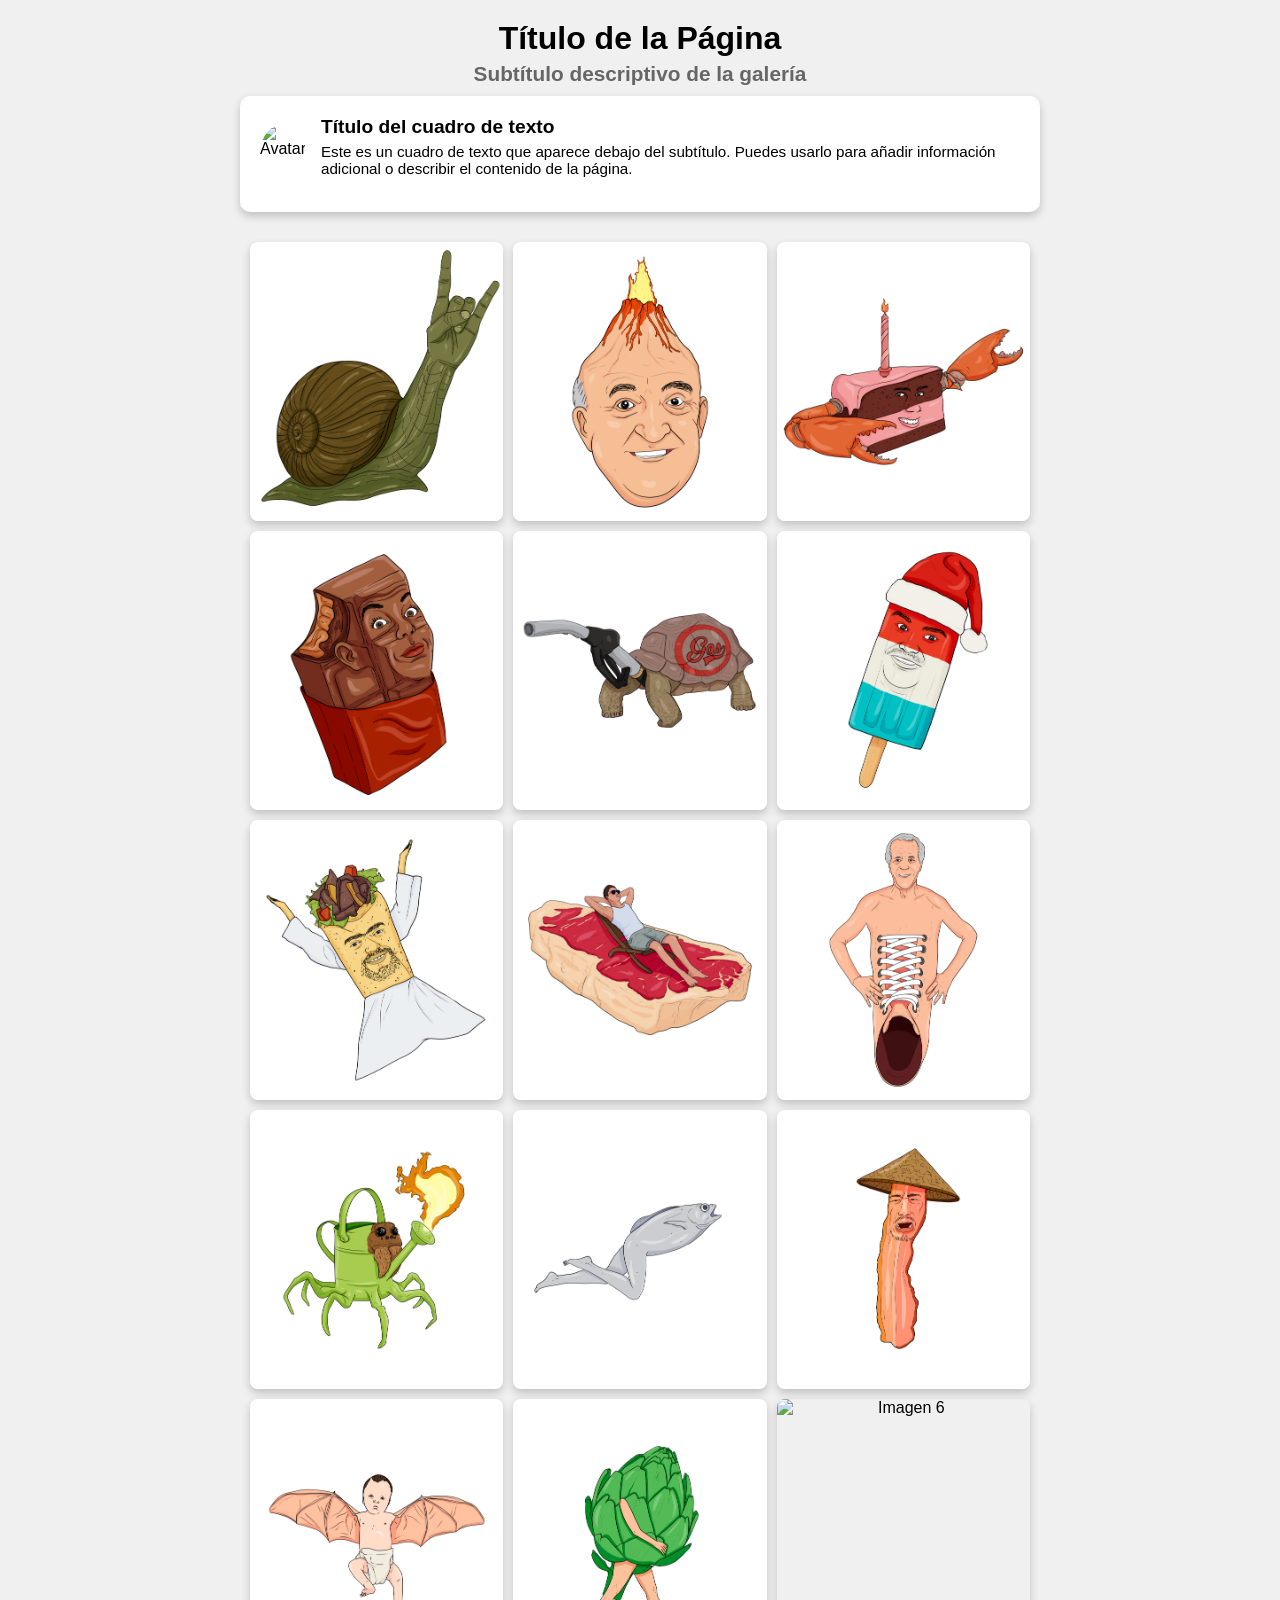
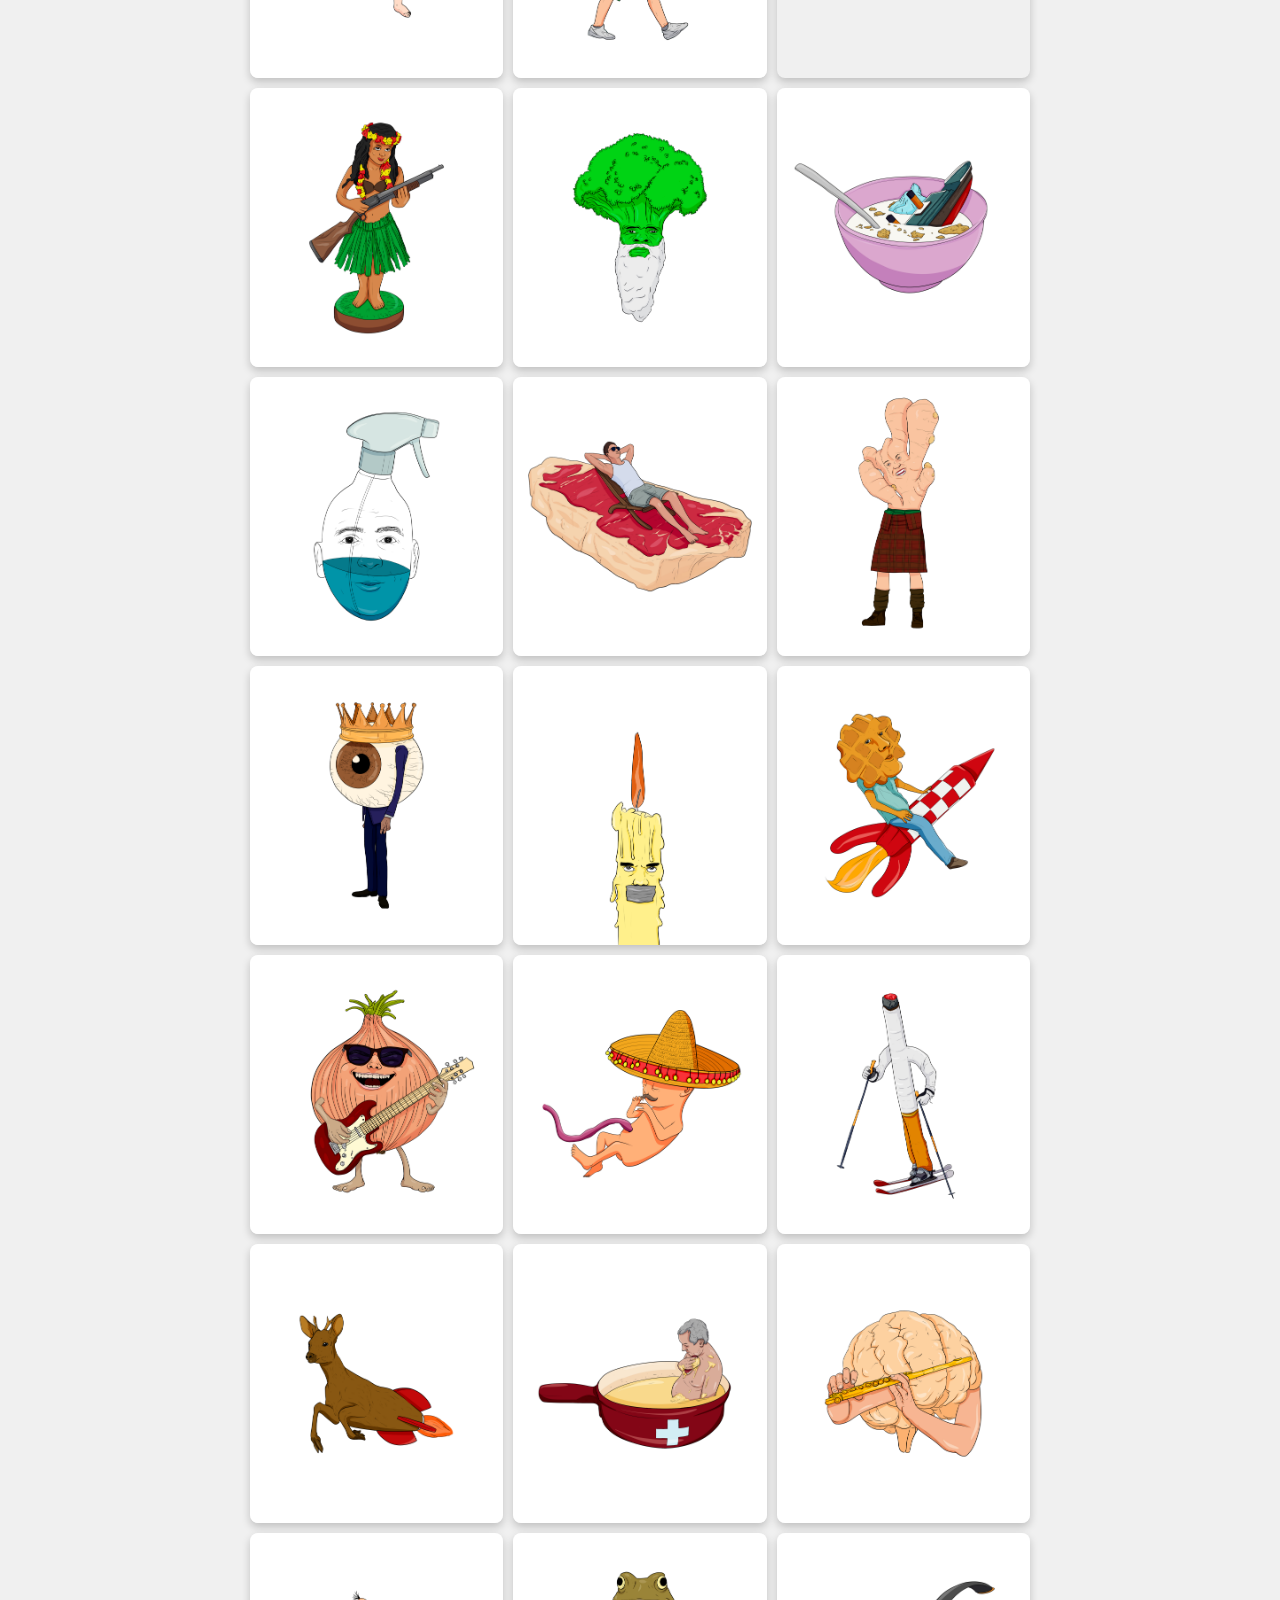
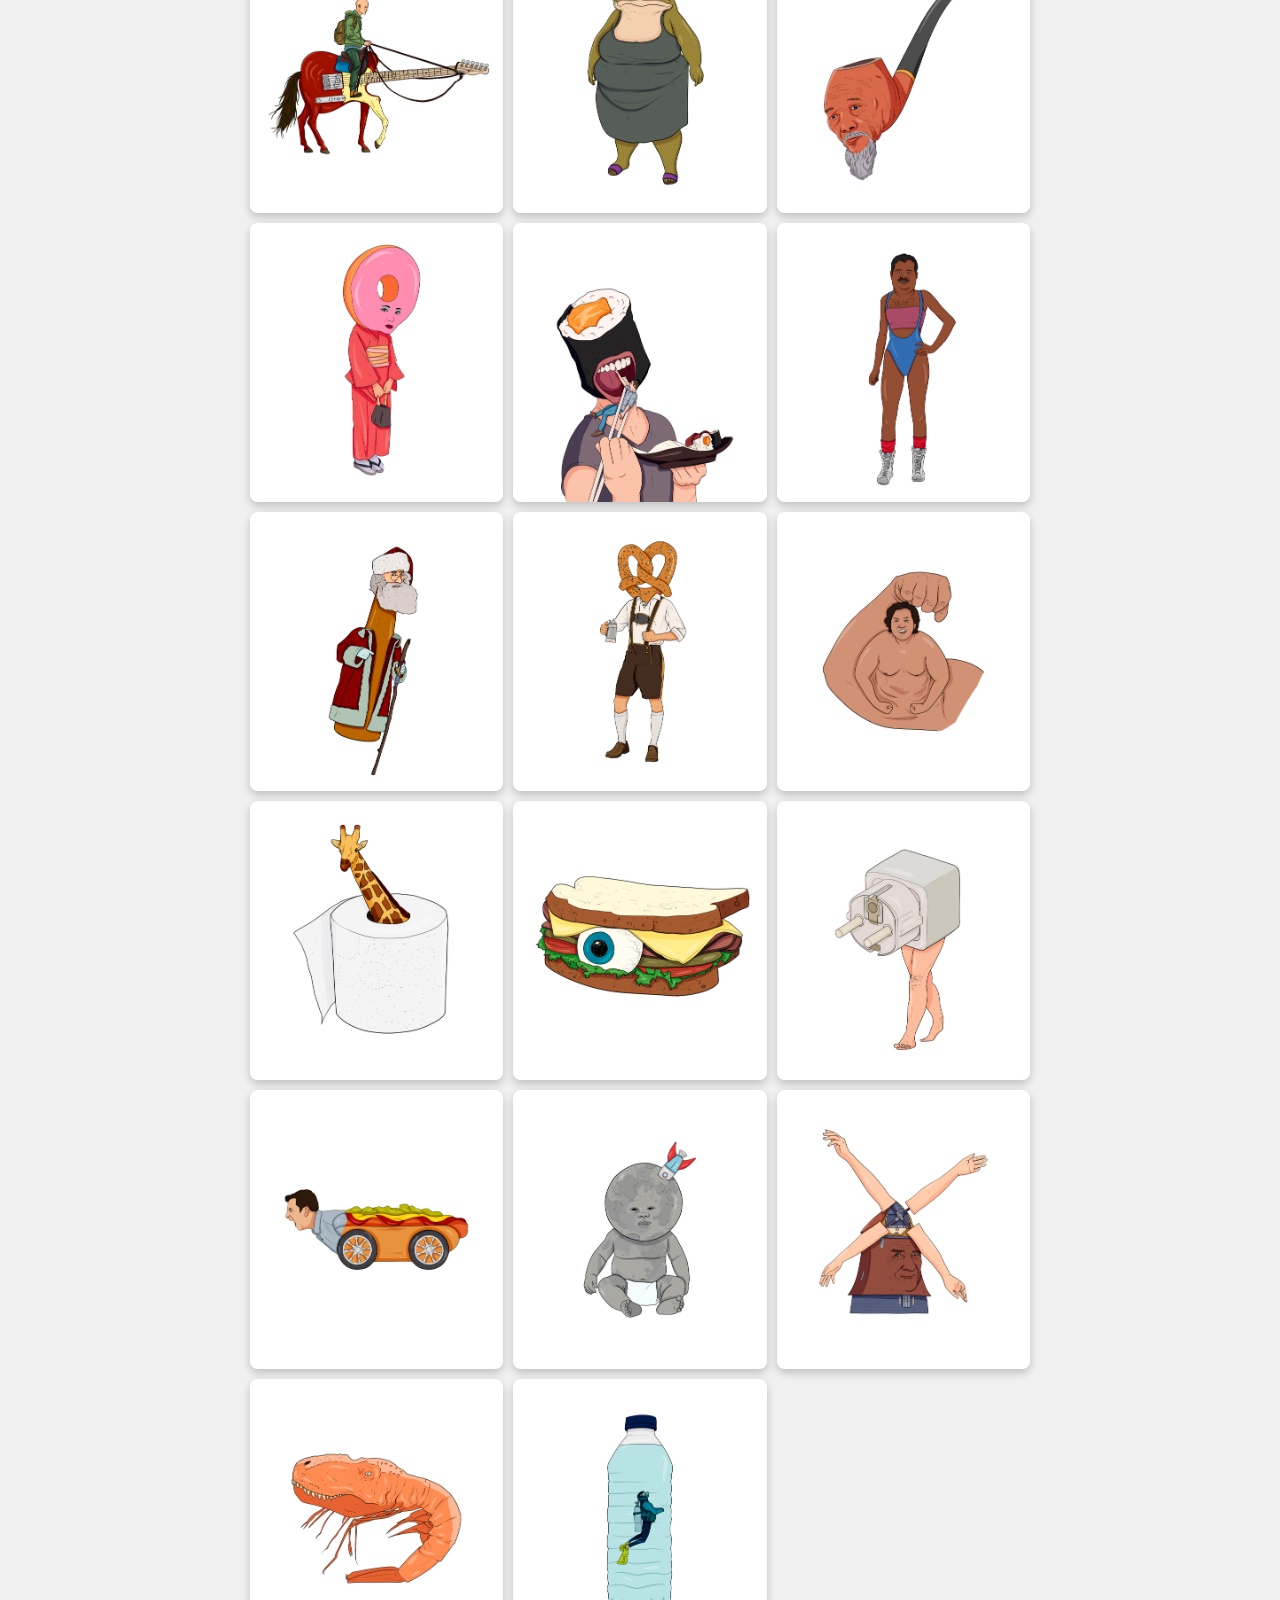
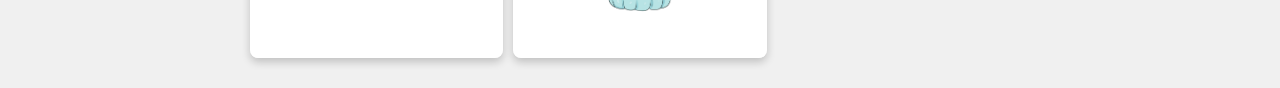
==== index.html @ 8754ac15 "h" ====
<!DOCTYPE html>
<html lang="es">
<head>
    <meta charset="UTF-8">
    <meta name="viewport" content="width=device-width, initial-scale=1.0">
    <title>Galería de Imágenes</title>
    <style>
        /* Estilos generales de la página */
        body {
            font-family: Arial, sans-serif;
            margin: 0;
            background-color: #f0f0f0;
            display: flex;
            justify-content: center;
            align-items: start;
            padding: 20px;
        }

        /* Contenedor principal */
        .container {
            max-width: 800px;
            width: 100%;
            text-align: center;
        }

        /* Estilos para el título y subtítulo de la página */
        .header {
            margin-bottom: 20px;
        }

        .header h1 {
            font-size: 2em;
            margin: 0;
        }

        .header h2 {
            font-size: 1.3em;
            margin: 5px 0;
            color: #666;
        }

        /* Cuadro de texto debajo del subtítulo */
        .info-box {
            background-color: #fff;
            padding: 20px;
            border-radius: 10px;
            box-shadow: 0 4px 8px rgba(0, 0, 0, 0.2);
            margin-top: 10px;
            text-align: left;
            display: flex;
            align-items: center;
            gap: 15px;
        }

        .info-box img {
            width: 60px;
            height: 60px;
            border-radius: 50%;
        }

        .info-box-content h3 {
            margin: 0;
            font-size: 1.2em;
        }

        .info-box-content p {
            font-size: 0.95em;
            margin-top: 5px;
        }

        /* Contenedor de la galería */
        .gallery {
            display: grid;
            grid-template-columns: repeat(3, 1fr);
            gap: 10px;
            max-width: 800px;
            padding: 10px;
        }

        .gallery img {
            width: 100%;
            height: auto;
            border-radius: 8px;
            box-shadow: 0 4px 8px rgba(0, 0, 0, 0.2);
            cursor: pointer;
        }

        /* Estilos del modal */
        .modal {
            display: none;
            position: fixed;
            z-index: 10;
            top: 0;
            left: 0;
            width: 100%;
            height: 100%;
            background-color: rgba(0, 0, 0, 0.8);
            justify-content: center;
            align-items: center;
        }

        .modal-content {
            display: flex;
            flex-direction: column;
            justify-content: center;
            align-items: center;
            max-width: 100%;
            max-height: 100%;
            background-color: #333;
            padding: 15px;
            border-radius: 10px;
            box-shadow: 0 4px 12px rgba(0, 0, 0, 0.5);
            text-align: center;
        }

        .modal img {
            max-width: 100%;
            max-height: 80vh;
            border-radius: 8px;
            box-shadow: 0 4px 8px rgba(0, 0, 0, 0.4);
        }

        .caption {
            color: #fff;
            margin-top: 10px;
            font-size: 1em;
        }

        .close {
            position: absolute;
            top: 10px;
            right: 15px;
            font-size: 28px;
            color: #fff;
            cursor: pointer;
            font-weight: bold;
        }
    </style>
</head>
<body>

    <div class="container">
        <!-- Contenedor principal de la galería -->
        <div class="header">
            <h1>Título de la Página</h1>
            <h2>Subtítulo descriptivo de la galería</h2>
            
            <!-- Información debajo del subtítulo -->
            <div class="info-box">
                <img src="avatar.jpg" alt="Avatar">
                <div class="info-box-content">
                    <h3>Título del cuadro de texto</h3>
                    <p>Este es un cuadro de texto que aparece debajo del subtítulo. Puedes usarlo para añadir información adicional o describir el contenido de la página.</p>
                </div>
            </div>
        </div>

        <!-- Galería de imágenes -->
        <div class="gallery">
            <img src="assets/caracolero.jpg" alt="Imagen 1" onclick="openModal(this)" data-caption="Descripción de la Imagen 1">
            <img src="assets/volcan.jpg" alt="Imagen 2" onclick="openModal(this)" data-caption="Descripción de la Imagen 2">
            <img src="assets/cake.jpg" alt="Imagen 3" onclick="openModal(this)" data-caption="Descripción de la Imagen 3">
            <img src="assets/choco.jpg" alt="Imagen 4" onclick="openModal(this)" data-caption="Descripción de la Imagen 4">
            <img src="assets/gastuga.jpg" alt="Imagen 5" onclick="openModal(this)" data-caption="Descripción de la Imagen 5">
            <img src="assets/heladonavidad.jpg" alt="Imagen 6" onclick="openModal(this)" data-caption="Descripción de la Imagen 6">
            <img src="assets/kebi.jpg" alt="Imagen 6" onclick="openModal(this)" data-caption="Descripción de la Imagen 6">
            <img src="assets/1cchillonchop.jpg" alt="Imagen 6" onclick="openModal(this)" data-caption="Descripción de la Imagen 6">
            <img src="assets/zapathombre.jpg" alt="Imagen 6" onclick="openModal(this)" data-caption="Descripción de la Imagen 6">
            <img src="assets/10regadera.jpg" alt="Imagen 6" onclick="openModal(this)" data-caption="Descripción de la Imagen 6">
            <img src="assets/11sirenainversa.jpg" alt="Imagen 6" onclick="openModal(this)" data-caption="Descripción de la Imagen 6">
            <img src="assets/12beacondisgustado.jpg" alt="Imagen 6" onclick="openModal(this)" data-caption="Descripción de la Imagen 6">
            <img src="assets/13bebemurcielago.jpg" alt="Imagen 6" onclick="openModal(this)" data-caption="Descripción de la Imagen 6">
            <img src="assets/14alcachofa.jpg" alt="Imagen 6" onclick="openModal(this)" data-caption="Descripción de la Imagen 6">
            <img src="assets/15gnomonavideño.jpg" alt="Imagen 6" onclick="openModal(this)" data-caption="Descripción de la Imagen 6">
            <img src="assets/16hawaiana.jpg" alt="Imagen 6" onclick="openModal(this)" data-caption="Descripción de la Imagen 6">
            <img src="assets/17brocoli.jpg" alt="Imagen 6" onclick="openModal(this)" data-caption="Descripción de la Imagen 6">
            <img src="assets/18titanic.jpg" alt="Imagen 6" onclick="openModal(this)" data-caption="Descripción de la Imagen 6">
            <img src="assets/19spray.jpg" alt="Imagen 6" onclick="openModal(this)" data-caption="Descripción de la Imagen 6">
            <img src="assets/1cchillonchop.jpg" alt="Imagen 6" onclick="openModal(this)" data-caption="Descripción de la Imagen 6">
            <img src="assets/20Escoces.jpg" alt="Imagen 6" onclick="openModal(this)" data-caption="Descripción de la Imagen 6">
            <img src="assets/21ojorey.jpg" alt="Imagen 6" onclick="openModal(this)" data-caption="Descripción de la Imagen 6">
            <img src="assets/22vela.jpg" alt="Imagen 6" onclick="openModal(this)" data-caption="Descripción de la Imagen 6">
            <img src="assets/23belga.jpg" alt="Imagen 6" onclick="openModal(this)" data-caption="Descripción de la Imagen 6">
            <img src="assets/38cebolla.jpg" alt="Imagen 6" onclick="openModal(this)" data-caption="Descripción de la Imagen 6">
            <img src="assets/24mexibaby.jpg" alt="Imagen 6" onclick="openModal(this)" data-caption="Descripción de la Imagen 6">
            <img src="assets/25cigarro.jpg" alt="Imagen 6" onclick="openModal(this)" data-caption="Descripción de la Imagen 6">
            <img src="assets/27ciervo.jpg" alt="Imagen 6" onclick="openModal(this)" data-caption="Descripción de la Imagen 6">
            <img src="assets/28suizo.jpg" alt="Imagen 6" onclick="openModal(this)" data-caption="Descripción de la Imagen 6">
            <img src="assets/29cerebro.jpg" alt="Imagen 6" onclick="openModal(this)" data-caption="Descripción de la Imagen 6">
            <img src="assets/37caballoguitarra.jpg" alt="Imagen 6" onclick="openModal(this)" data-caption="Descripción de la Imagen 6">
            <img src="assets/2rana.jpg" alt="Imagen 6" onclick="openModal(this)" data-caption="Descripción de la Imagen 6">
            <img src="assets/30pipa.jpg" alt="Imagen 6" onclick="openModal(this)" data-caption="Descripción de la Imagen 6">
            <img src="assets/31geisha.jpg" alt="Imagen 6" onclick="openModal(this)" data-caption="Descripción de la Imagen 6">
            <img src="assets/32sushi.jpg" alt="Imagen 6" onclick="openModal(this)" data-caption="Descripción de la Imagen 6">
            <img src="assets/33gimnasta.jpg" alt="Imagen 6" onclick="openModal(this)" data-caption="Descripción de la Imagen 6">
            <img src="assets/35santabotella.jpg" alt="Imagen 6" onclick="openModal(this)" data-caption="Descripción de la Imagen 6">
            <img src="assets/34bavaro.jpg" alt="Imagen 6" onclick="openModal(this)" data-caption="Descripción de la Imagen 6">
            <img src="assets/36biceps.jpg" alt="Imagen 6" onclick="openModal(this)" data-caption="Descripción de la Imagen 6">
            <img src="assets/3Jirafa.jpg" alt="Imagen 6" onclick="openModal(this)" data-caption="Descripción de la Imagen 6">
            <img src="assets/4ojobocata.jpg" alt="Imagen 6" onclick="openModal(this)" data-caption="Descripción de la Imagen 6">
            <img src="assets/5Enchufe.jpg" alt="Imagen 6" onclick="openModal(this)" data-caption="Descripción de la Imagen 6">
            <img src="assets/5perritorueda.jpg" alt="Imagen 6" onclick="openModal(this)" data-caption="Descripción de la Imagen 6">
            <img src="assets/6bebelunar.jpg" alt="Imagen 6" onclick="openModal(this)" data-caption="Descripción de la Imagen 6">
            <img src="assets/7molino.jpg" alt="Imagen 6" onclick="openModal(this)" data-caption="Descripción de la Imagen 6">
            <img src="assets/8gambasaurio.jpg" alt="Imagen 6" onclick="openModal(this)" data-caption="Descripción de la Imagen 6">
            <img src="assets/9botell.jpg" alt="Imagen 6" onclick="openModal(this)" data-caption="Descripción de la Imagen 6">

            
        </div>
    </div>

    <!-- Modal para la imagen ampliada -->
    <div id="myModal" class="modal">
        <span class="close" onclick="closeModal()">&times;</span>
        <div class="modal-content">
            <img id="modalImg" src="">
            <div class="caption" id="modalCaption"></div>
        </div>
    </div>

    <script>
        function openModal(element) {
            const modal = document.getElementById("myModal");
            const modalImg = document.getElementById("modalImg");
            const modalCaption = document.getElementById("modalCaption");

            modal.style.display = "flex";
            modalImg.src = element.src;
            modalCaption.textContent = element.getAttribute("data-caption");
        }

        function closeModal() {
            document.getElementById("myModal").style.display = "none";
        }
    </script>
</body>
</html>
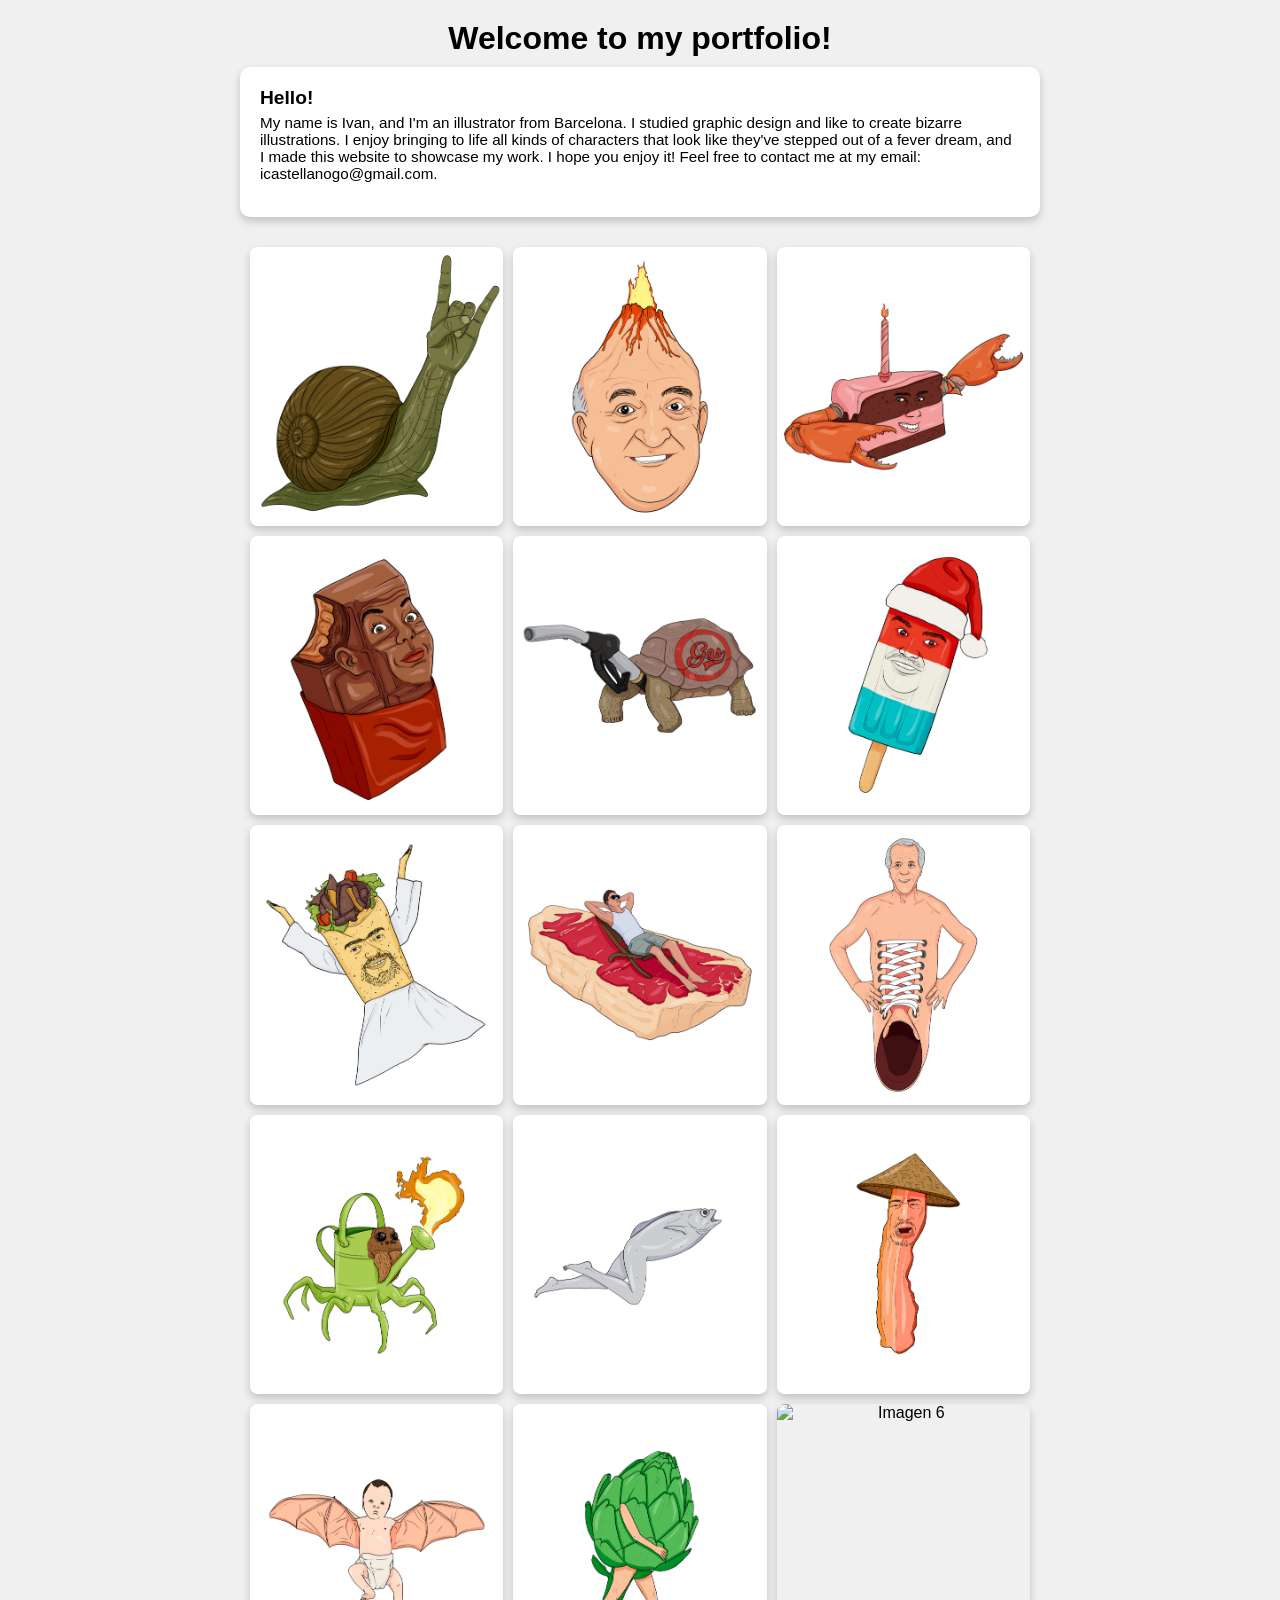
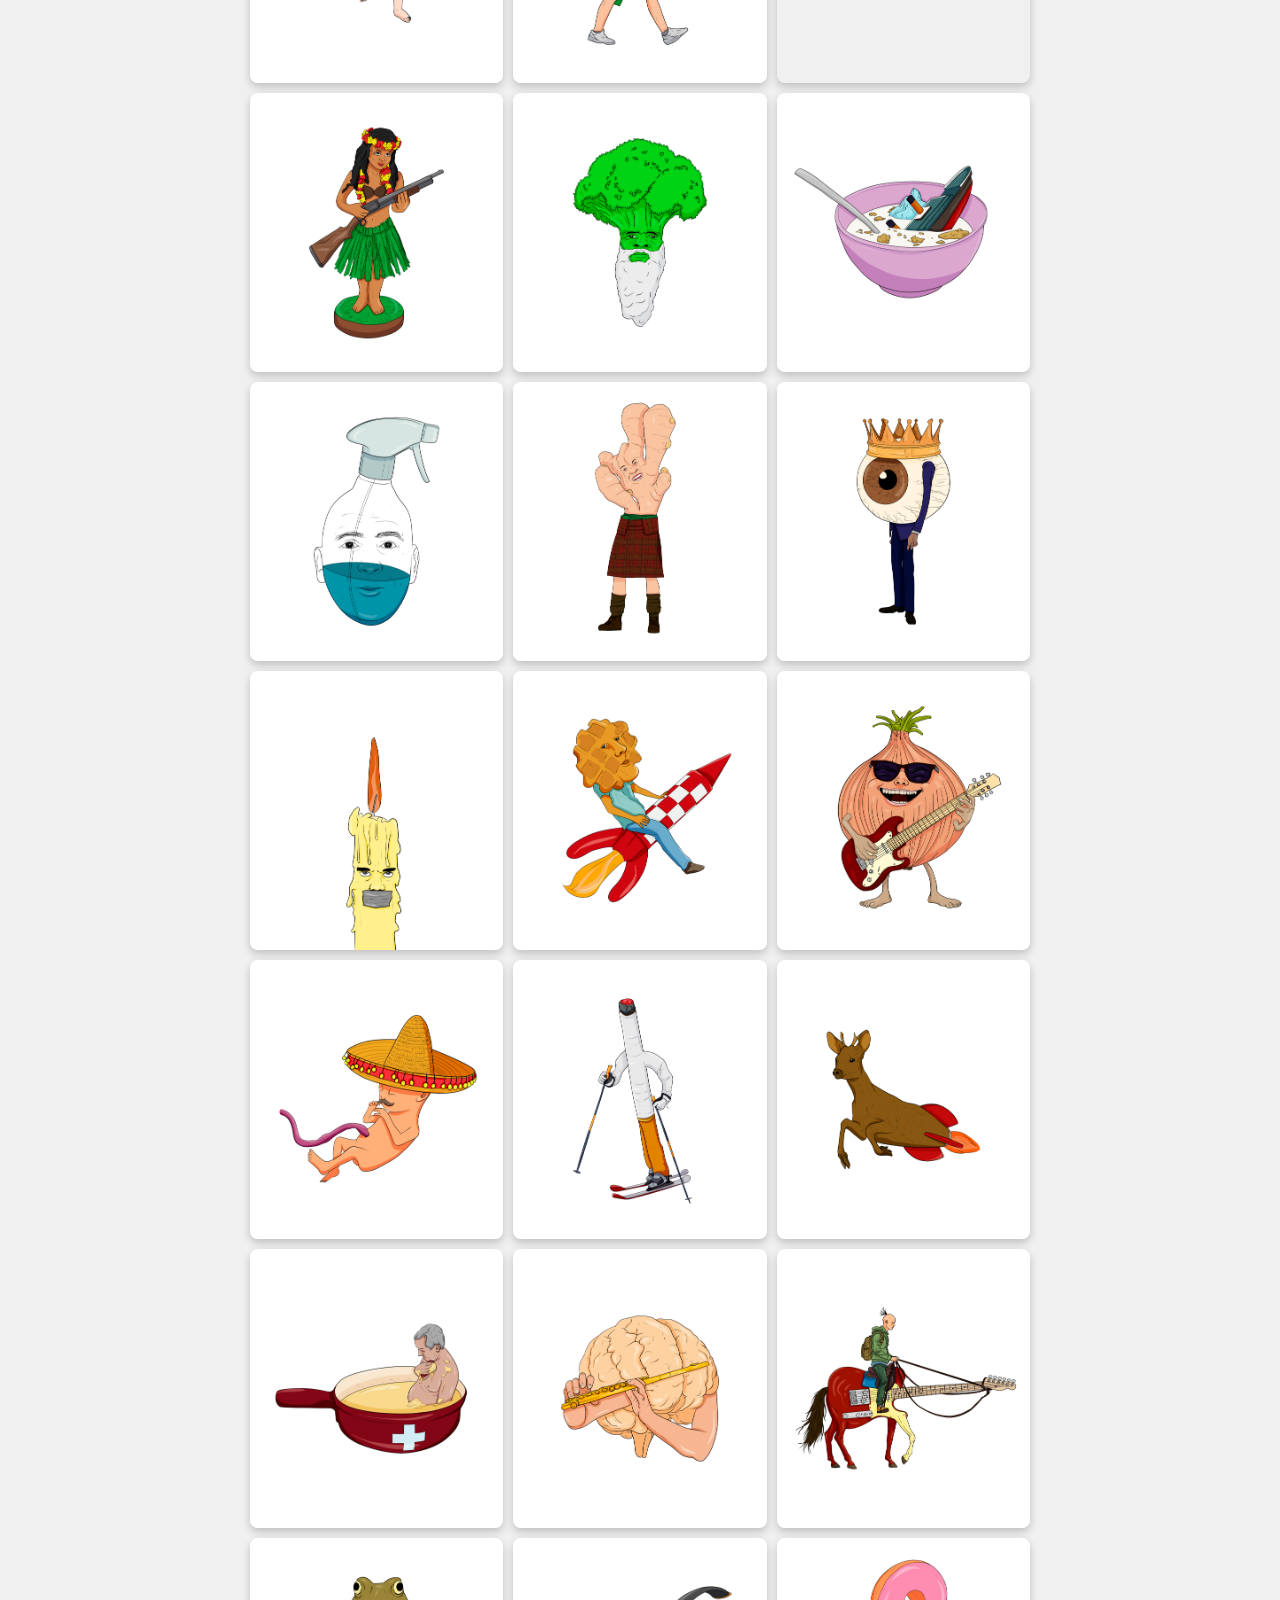
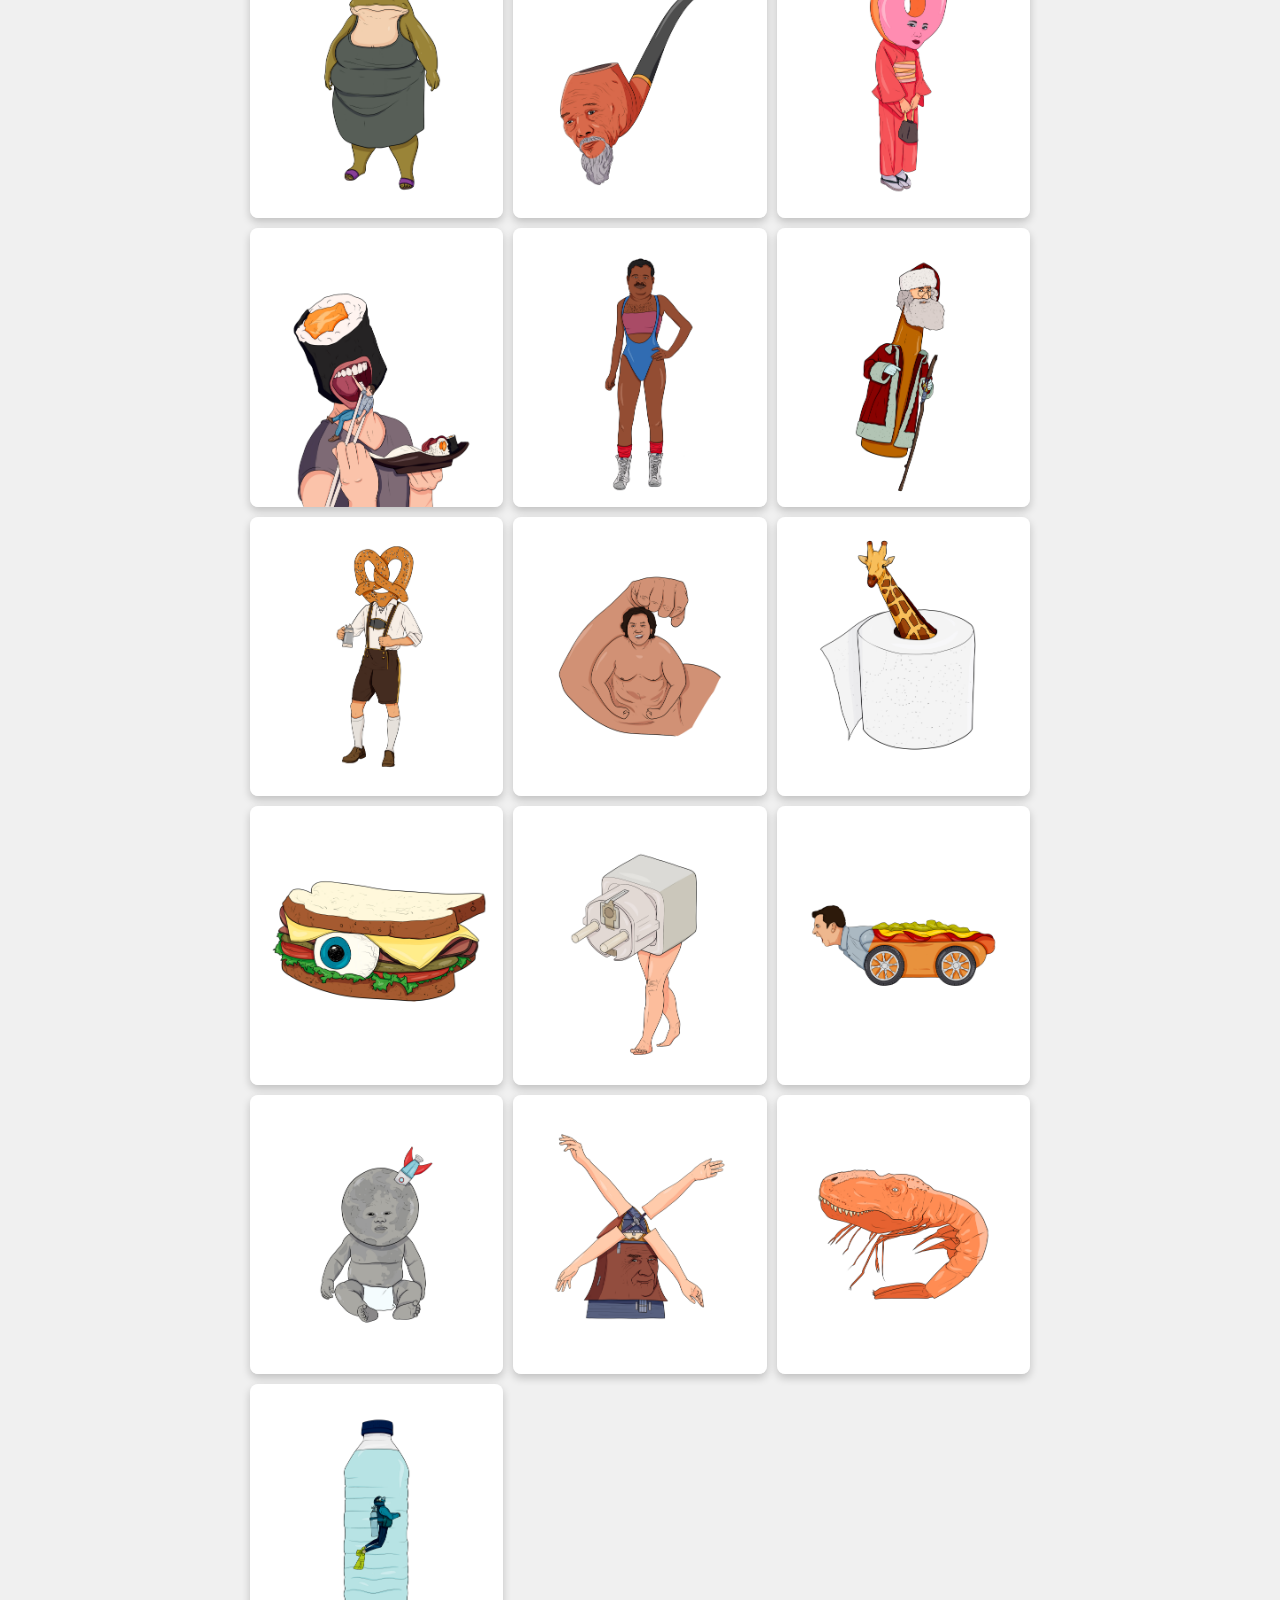
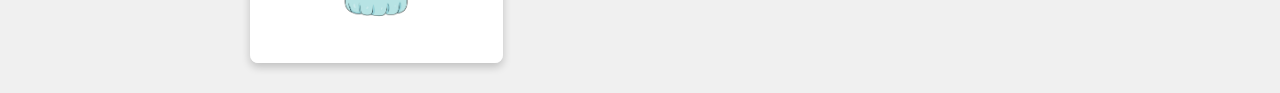
==== commit 7b409a8d: "Update index.html" ====
--- a/index.html
+++ b/index.html
@@ -3,7 +3,7 @@
 <head>
     <meta charset="UTF-8">
     <meta name="viewport" content="width=device-width, initial-scale=1.0">
-    <title>Galería de Imágenes</title>
+    <title>Ivan's Portfolio </title>
     <style>
         /* Estilos generales de la página */
         body {
@@ -142,68 +142,66 @@
     <div class="container">
         <!-- Contenedor principal de la galería -->
         <div class="header">
-            <h1>Título de la Página</h1>
-            <h2>Subtítulo descriptivo de la galería</h2>
+            <h1>Welcome to my portfolio!</h1>
+            
             
             <!-- Información debajo del subtítulo -->
             <div class="info-box">
-                <img src="avatar.jpg" alt="Avatar">
                 <div class="info-box-content">
-                    <h3>Título del cuadro de texto</h3>
-                    <p>Este es un cuadro de texto que aparece debajo del subtítulo. Puedes usarlo para añadir información adicional o describir el contenido de la página.</p>
+                    <h3>Hello! </h3>
+                    <p>My name is Ivan, and I'm an illustrator from Barcelona. I studied graphic design and like to create bizarre illustrations. I enjoy bringing to life all kinds of characters that look like they've stepped out of a fever dream, and I made this website to showcase my work. I hope you enjoy it! Feel free to contact me at my email: icastellanogo@gmail.com.</p>
                 </div>
             </div>
         </div>
 
         <!-- Galería de imágenes -->
         <div class="gallery">
-            <img src="assets/caracolero.jpg" alt="Imagen 1" onclick="openModal(this)" data-caption="Descripción de la Imagen 1">
-            <img src="assets/volcan.jpg" alt="Imagen 2" onclick="openModal(this)" data-caption="Descripción de la Imagen 2">
-            <img src="assets/cake.jpg" alt="Imagen 3" onclick="openModal(this)" data-caption="Descripción de la Imagen 3">
-            <img src="assets/choco.jpg" alt="Imagen 4" onclick="openModal(this)" data-caption="Descripción de la Imagen 4">
-            <img src="assets/gastuga.jpg" alt="Imagen 5" onclick="openModal(this)" data-caption="Descripción de la Imagen 5">
-            <img src="assets/heladonavidad.jpg" alt="Imagen 6" onclick="openModal(this)" data-caption="Descripción de la Imagen 6">
-            <img src="assets/kebi.jpg" alt="Imagen 6" onclick="openModal(this)" data-caption="Descripción de la Imagen 6">
-            <img src="assets/1cchillonchop.jpg" alt="Imagen 6" onclick="openModal(this)" data-caption="Descripción de la Imagen 6">
-            <img src="assets/zapathombre.jpg" alt="Imagen 6" onclick="openModal(this)" data-caption="Descripción de la Imagen 6">
-            <img src="assets/10regadera.jpg" alt="Imagen 6" onclick="openModal(this)" data-caption="Descripción de la Imagen 6">
-            <img src="assets/11sirenainversa.jpg" alt="Imagen 6" onclick="openModal(this)" data-caption="Descripción de la Imagen 6">
-            <img src="assets/12beacondisgustado.jpg" alt="Imagen 6" onclick="openModal(this)" data-caption="Descripción de la Imagen 6">
-            <img src="assets/13bebemurcielago.jpg" alt="Imagen 6" onclick="openModal(this)" data-caption="Descripción de la Imagen 6">
-            <img src="assets/14alcachofa.jpg" alt="Imagen 6" onclick="openModal(this)" data-caption="Descripción de la Imagen 6">
-            <img src="assets/15gnomonavideño.jpg" alt="Imagen 6" onclick="openModal(this)" data-caption="Descripción de la Imagen 6">
-            <img src="assets/16hawaiana.jpg" alt="Imagen 6" onclick="openModal(this)" data-caption="Descripción de la Imagen 6">
-            <img src="assets/17brocoli.jpg" alt="Imagen 6" onclick="openModal(this)" data-caption="Descripción de la Imagen 6">
-            <img src="assets/18titanic.jpg" alt="Imagen 6" onclick="openModal(this)" data-caption="Descripción de la Imagen 6">
-            <img src="assets/19spray.jpg" alt="Imagen 6" onclick="openModal(this)" data-caption="Descripción de la Imagen 6">
-            <img src="assets/1cchillonchop.jpg" alt="Imagen 6" onclick="openModal(this)" data-caption="Descripción de la Imagen 6">
-            <img src="assets/20Escoces.jpg" alt="Imagen 6" onclick="openModal(this)" data-caption="Descripción de la Imagen 6">
-            <img src="assets/21ojorey.jpg" alt="Imagen 6" onclick="openModal(this)" data-caption="Descripción de la Imagen 6">
-            <img src="assets/22vela.jpg" alt="Imagen 6" onclick="openModal(this)" data-caption="Descripción de la Imagen 6">
-            <img src="assets/23belga.jpg" alt="Imagen 6" onclick="openModal(this)" data-caption="Descripción de la Imagen 6">
-            <img src="assets/38cebolla.jpg" alt="Imagen 6" onclick="openModal(this)" data-caption="Descripción de la Imagen 6">
-            <img src="assets/24mexibaby.jpg" alt="Imagen 6" onclick="openModal(this)" data-caption="Descripción de la Imagen 6">
-            <img src="assets/25cigarro.jpg" alt="Imagen 6" onclick="openModal(this)" data-caption="Descripción de la Imagen 6">
-            <img src="assets/27ciervo.jpg" alt="Imagen 6" onclick="openModal(this)" data-caption="Descripción de la Imagen 6">
-            <img src="assets/28suizo.jpg" alt="Imagen 6" onclick="openModal(this)" data-caption="Descripción de la Imagen 6">
-            <img src="assets/29cerebro.jpg" alt="Imagen 6" onclick="openModal(this)" data-caption="Descripción de la Imagen 6">
-            <img src="assets/37caballoguitarra.jpg" alt="Imagen 6" onclick="openModal(this)" data-caption="Descripción de la Imagen 6">
-            <img src="assets/2rana.jpg" alt="Imagen 6" onclick="openModal(this)" data-caption="Descripción de la Imagen 6">
-            <img src="assets/30pipa.jpg" alt="Imagen 6" onclick="openModal(this)" data-caption="Descripción de la Imagen 6">
-            <img src="assets/31geisha.jpg" alt="Imagen 6" onclick="openModal(this)" data-caption="Descripción de la Imagen 6">
-            <img src="assets/32sushi.jpg" alt="Imagen 6" onclick="openModal(this)" data-caption="Descripción de la Imagen 6">
-            <img src="assets/33gimnasta.jpg" alt="Imagen 6" onclick="openModal(this)" data-caption="Descripción de la Imagen 6">
-            <img src="assets/35santabotella.jpg" alt="Imagen 6" onclick="openModal(this)" data-caption="Descripción de la Imagen 6">
-            <img src="assets/34bavaro.jpg" alt="Imagen 6" onclick="openModal(this)" data-caption="Descripción de la Imagen 6">
-            <img src="assets/36biceps.jpg" alt="Imagen 6" onclick="openModal(this)" data-caption="Descripción de la Imagen 6">
-            <img src="assets/3Jirafa.jpg" alt="Imagen 6" onclick="openModal(this)" data-caption="Descripción de la Imagen 6">
-            <img src="assets/4ojobocata.jpg" alt="Imagen 6" onclick="openModal(this)" data-caption="Descripción de la Imagen 6">
-            <img src="assets/5Enchufe.jpg" alt="Imagen 6" onclick="openModal(this)" data-caption="Descripción de la Imagen 6">
-            <img src="assets/5perritorueda.jpg" alt="Imagen 6" onclick="openModal(this)" data-caption="Descripción de la Imagen 6">
-            <img src="assets/6bebelunar.jpg" alt="Imagen 6" onclick="openModal(this)" data-caption="Descripción de la Imagen 6">
-            <img src="assets/7molino.jpg" alt="Imagen 6" onclick="openModal(this)" data-caption="Descripción de la Imagen 6">
-            <img src="assets/8gambasaurio.jpg" alt="Imagen 6" onclick="openModal(this)" data-caption="Descripción de la Imagen 6">
-            <img src="assets/9botell.jpg" alt="Imagen 6" onclick="openModal(this)" data-caption="Descripción de la Imagen 6">
+            <img src="assets/caracolero.jpg" alt="Imagen 1" onclick="openModal(this)" data-caption="Heavy metal snail">
+            <img src="assets/volcan.jpg" alt="Imagen 2" onclick="openModal(this)" data-caption="Volcano head">
+            <img src="assets/cake.jpg" alt="Imagen 3" onclick="openModal(this)" data-caption="Crustacean cake">
+            <img src="assets/choco.jpg" alt="Imagen 4" onclick="openModal(this)" data-caption="Choco boy">
+            <img src="assets/gastuga.jpg" alt="Imagen 5" onclick="openModal(this)" data-caption="Refueling turtle">
+            <img src="assets/heladonavidad.jpg" alt="Imagen 6" onclick="openModal(this)" data-caption="Christmas ice cream popsicle">
+            <img src="assets/kebi.jpg" alt="Imagen 6" onclick="openModal(this)" data-caption="Dancing Kebab">
+            <img src="assets/1cchillonchop.jpg" alt="Imagen 6" onclick="openModal(this)" data-caption="Chill on chop">
+            <img src="assets/zapathombre.jpg" alt="Imagen 6" onclick="openModal(this)" data-caption="Shoe man">
+            <img src="assets/10regadera.jpg" alt="Imagen 6" onclick="openModal(this)" data-caption="Monster watering can">
+            <img src="assets/11sirenainversa.jpg" alt="Imagen 6" onclick="openModal(this)" data-caption="Reverse siren">
+            <img src="assets/12beacondisgustado.jpg" alt="Imagen 6" onclick="openModal(this)" data-caption="disgruntled bacon">
+            <img src="assets/13bebemurcielago.jpg" alt="Imagen 6" onclick="openModal(this)" data-caption="Baby bat">
+            <img src="assets/14alcachofa.jpg" alt="Imagen 6" onclick="openModal(this)" data-caption="walking artichoke">
+            <img src="assets/15gnomonavideño.jpg" alt="Imagen 6" onclick="openModal(this)" data-caption="Smoking Christmas gnome">
+            <img src="assets/16hawaiana.jpg" alt="Imagen 6" onclick="openModal(this)" data-caption="Hula girl">
+            <img src="assets/17brocoli.jpg" alt="Imagen 6" onclick="openModal(this)" data-caption="Broccoli Master">
+            <img src="assets/18titanic.jpg" alt="Imagen 6" onclick="openModal(this)" data-caption="Cereal Titanic">
+            <img src="assets/19spray.jpg" alt="Imagen 6" onclick="openModal(this)" data-caption="Glass cleaning head">
+            <img src="assets/20Escoces.jpg" alt="Imagen 6" onclick="openModal(this)" data-caption="Scotch ginger">
+            <img src="assets/21ojorey.jpg" alt="Imagen 6" onclick="openModal(this)" data-caption="Eye king">
+            <img src="assets/22vela.jpg" alt="Imagen 6" onclick="openModal(this)" data-caption="Sail under tension">
+            <img src="assets/23belga.jpg" alt="Imagen 6" onclick="openModal(this)" data-caption="Average Belgian boy">
+            <img src="assets/38cebolla.jpg" alt="Imagen 6" onclick="openModal(this)" data-caption="Guitarist onion">
+            <img src="assets/24mexibaby.jpg" alt="Imagen 6" onclick="openModal(this)" data-caption="Mexibaby">
+            <img src="assets/25cigarro.jpg" alt="Imagen 6" onclick="openModal(this)" data-caption="Skiing cigar">
+            <img src="assets/27ciervo.jpg" alt="Imagen 6" onclick="openModal(this)" data-caption="Propelled deer">
+            <img src="assets/28suizo.jpg" alt="Imagen 6" onclick="openModal(this)" data-caption="Average Swiss">
+            <img src="assets/29cerebro.jpg" alt="Imagen 6" onclick="openModal(this)" data-caption="Prodigious brain">
+            <img src="assets/37caballoguitarra.jpg" alt="Imagen 6" onclick="openModal(this)" data-caption="Riding guitar">
+            <img src="assets/2rana.jpg" alt="Imagen 6" onclick="openModal(this)" data-caption="Swamp dweller">
+            <img src="assets/30pipa.jpg" alt="Imagen 6" onclick="openModal(this)" data-caption="Pipe Master">
+            <img src="assets/31geisha.jpg" alt="Imagen 6" onclick="openModal(this)" data-caption="Geisha donut">
+            <img src="assets/32sushi.jpg" alt="Imagen 6" onclick="openModal(this)" data-caption="Monstrous sushi">
+            <img src="assets/33gimnasta.jpg" alt="Imagen 6" onclick="openModal(this)" data-caption="Gymnast">
+            <img src="assets/35santabotella.jpg" alt="Imagen 6" onclick="openModal(this)" data-caption="Bottle Santa">
+            <img src="assets/34bavaro.jpg" alt="Imagen 6" onclick="openModal(this)" data-caption="Average Bavarian man">
+            <img src="assets/36biceps.jpg" alt="Imagen 6" onclick="openModal(this)" data-caption="Buddy in the biceps">
+            <img src="assets/3Jirafa.jpg" alt="Imagen 6" onclick="openModal(this)" data-caption="Giraffe on the roll">
+            <img src="assets/4ojobocata.jpg" alt="Imagen 6" onclick="openModal(this)" data-caption="An eye on my sandwich">
+            <img src="assets/5Enchufe.jpg" alt="Imagen 6" onclick="openModal(this)" data-caption="Plug with legs">
+            <img src="assets/5perritorueda.jpg" alt="Imagen 6" onclick="openModal(this)" data-caption="Fast Hot Dog">
+            <img src="assets/6bebelunar.jpg" alt="Imagen 6" onclick="openModal(this)" data-caption="Moon baby">
+            <img src="assets/7molino.jpg" alt="Imagen 6" onclick="openModal(this)" data-caption="Humanoid mill">
+            <img src="assets/8gambasaurio.jpg" alt="Imagen 6" onclick="openModal(this)" data-caption="Saurian shrimp">
+            <img src="assets/9botell.jpg" alt="Imagen 6" onclick="openModal(this)" data-caption="Bottle diver">
 
             
         </div>
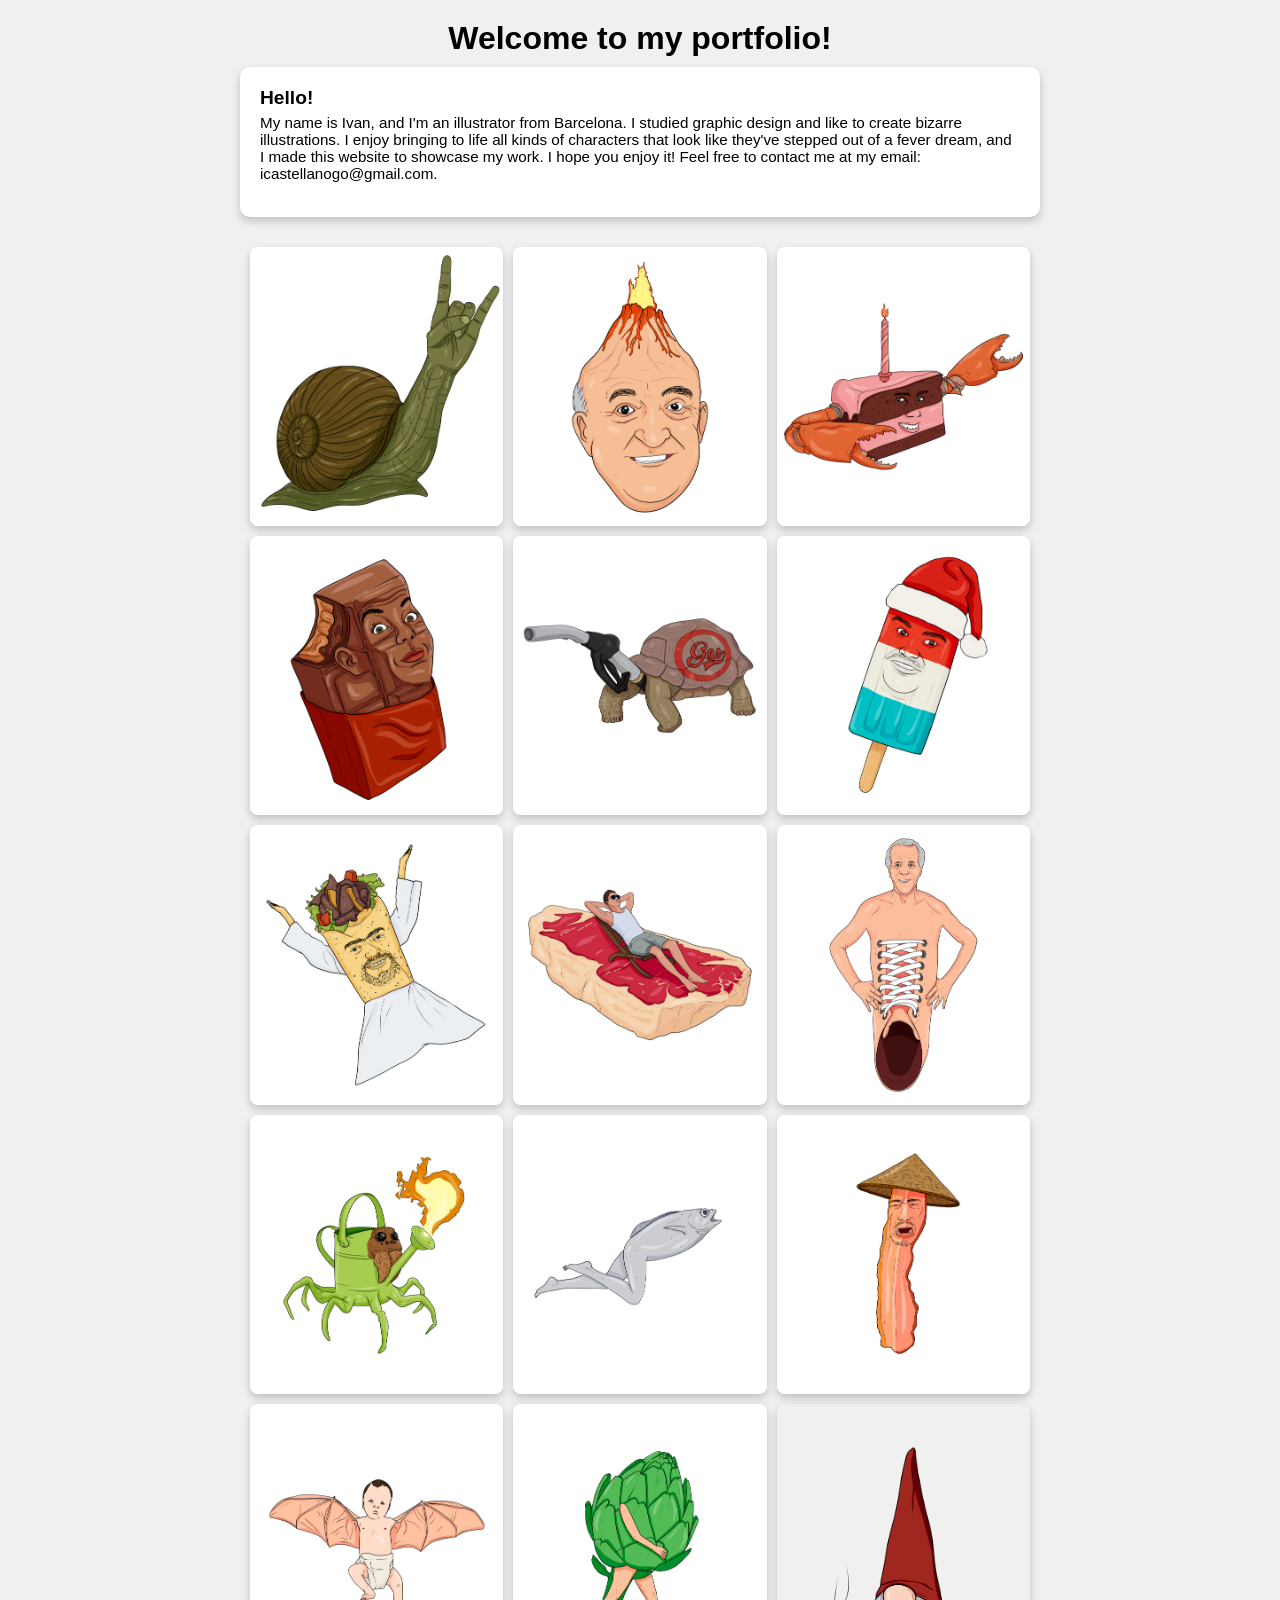
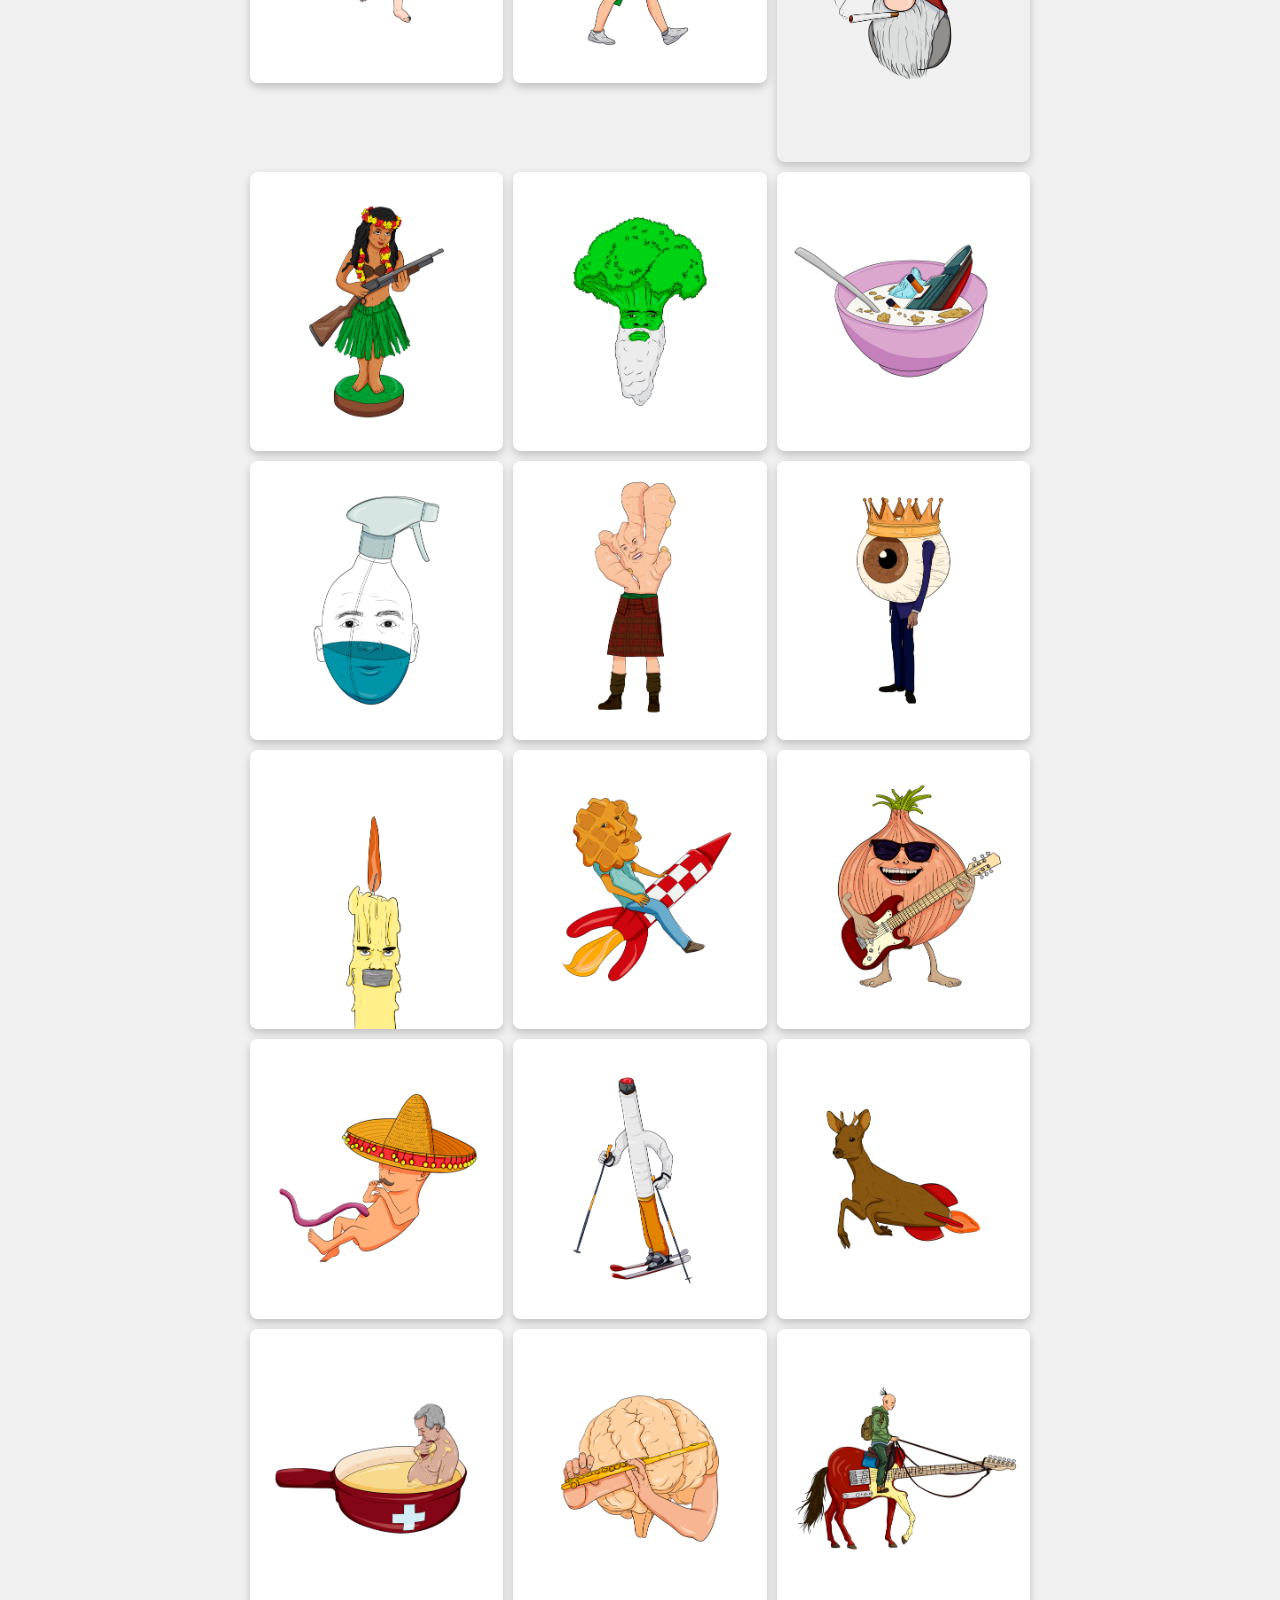
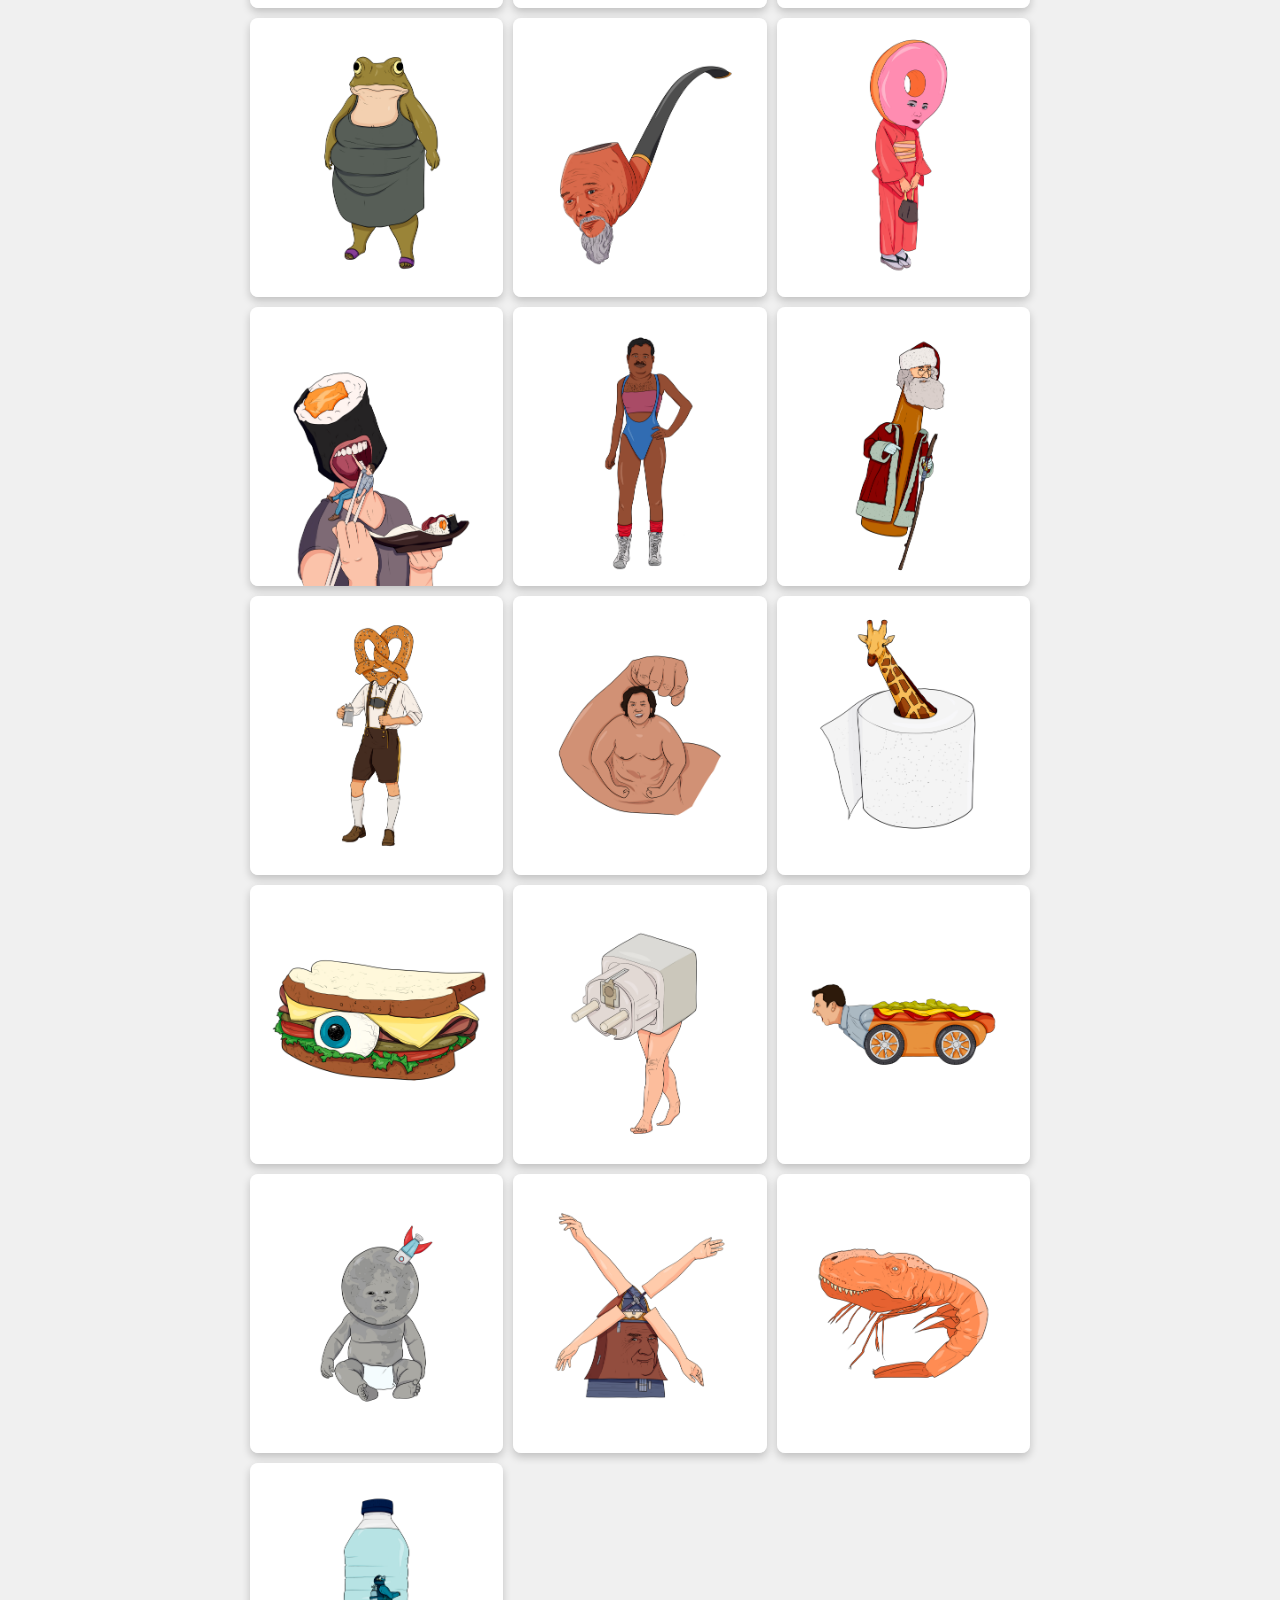
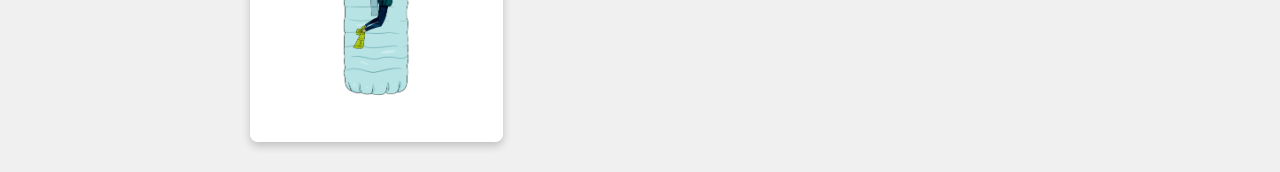
==== commit 3bf7a6b2: "dde" ====
--- a/index.html
+++ b/index.html
@@ -170,7 +170,7 @@
             <img src="assets/12beacondisgustado.jpg" alt="Imagen 6" onclick="openModal(this)" data-caption="disgruntled bacon">
             <img src="assets/13bebemurcielago.jpg" alt="Imagen 6" onclick="openModal(this)" data-caption="Baby bat">
             <img src="assets/14alcachofa.jpg" alt="Imagen 6" onclick="openModal(this)" data-caption="walking artichoke">
-            <img src="assets/15gnomonavideño.jpg" alt="Imagen 6" onclick="openModal(this)" data-caption="Smoking Christmas gnome">
+            <img src="assets/18elnomofumetis.png" alt="Imagen 6" onclick="openModal(this)" data-caption="The Smoking Christmas Gnome">
             <img src="assets/16hawaiana.jpg" alt="Imagen 6" onclick="openModal(this)" data-caption="Hula girl">
             <img src="assets/17brocoli.jpg" alt="Imagen 6" onclick="openModal(this)" data-caption="Broccoli Master">
             <img src="assets/18titanic.jpg" alt="Imagen 6" onclick="openModal(this)" data-caption="Cereal Titanic">
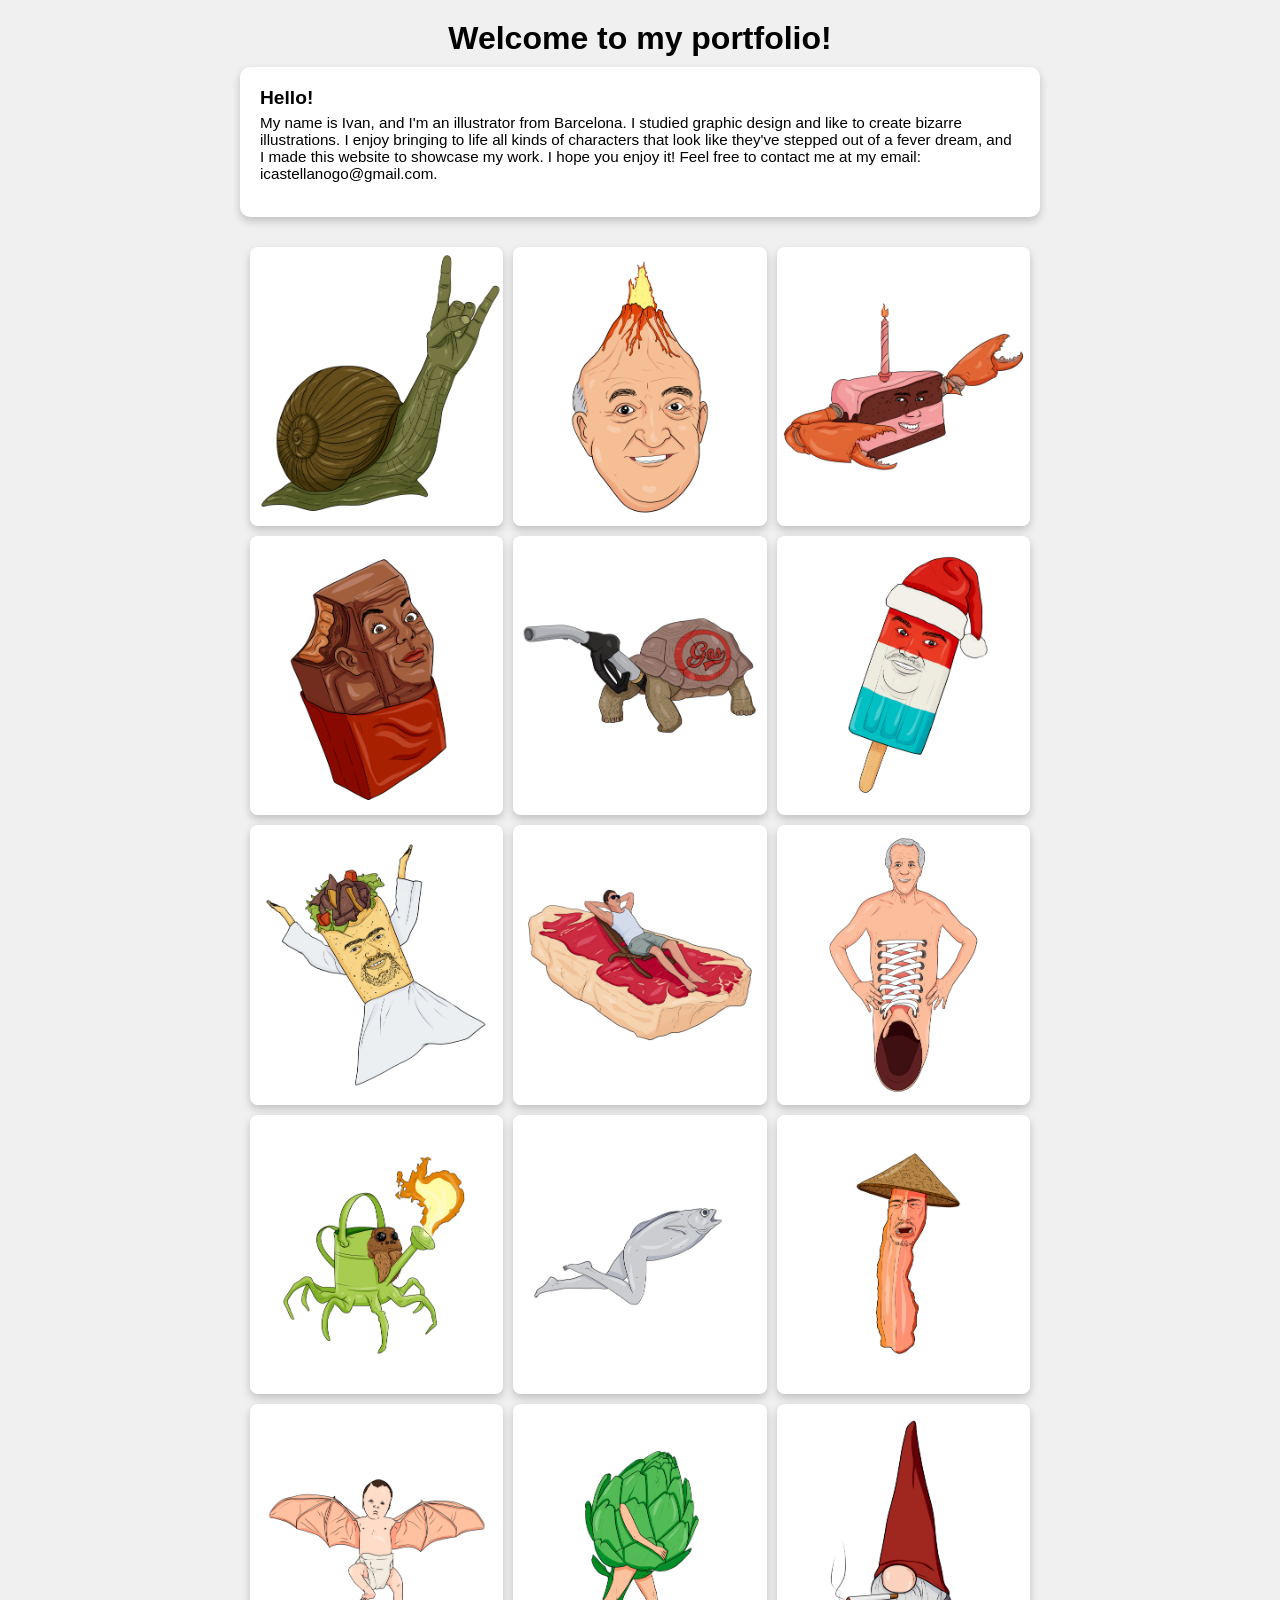
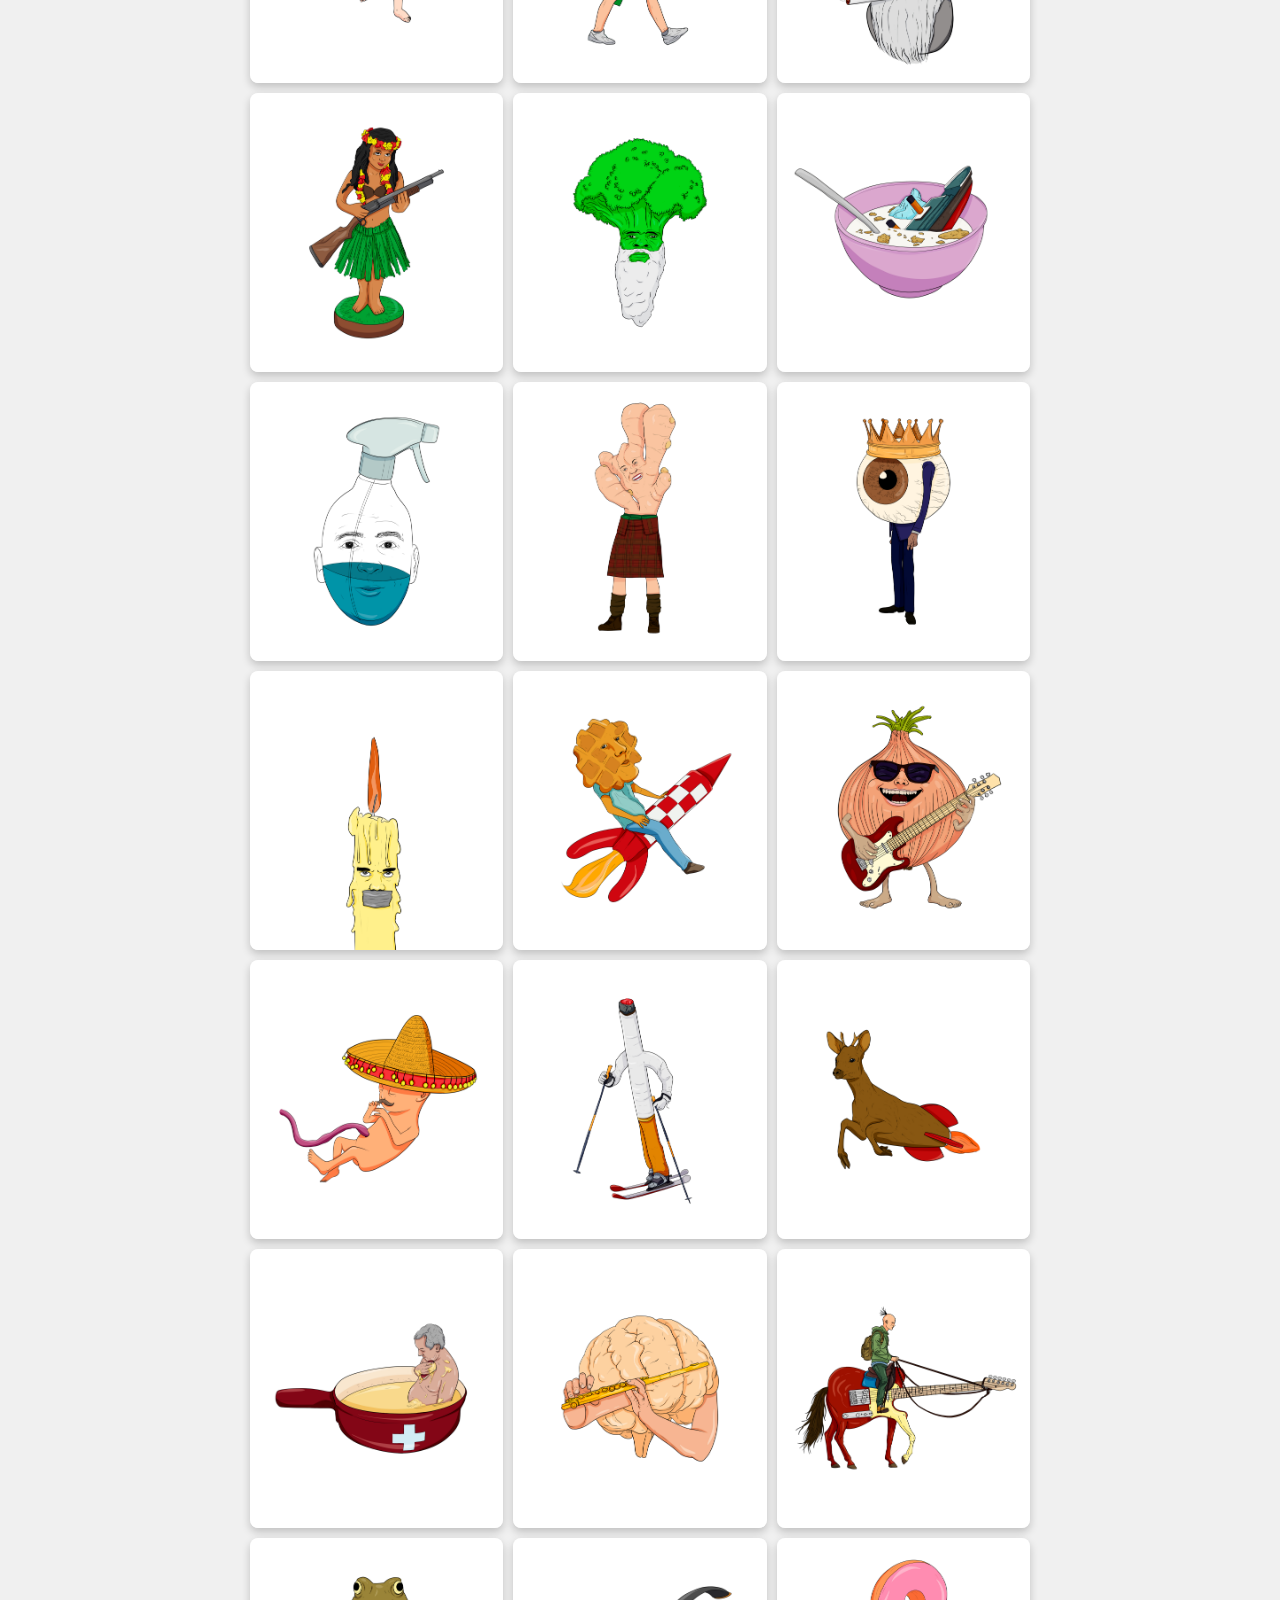
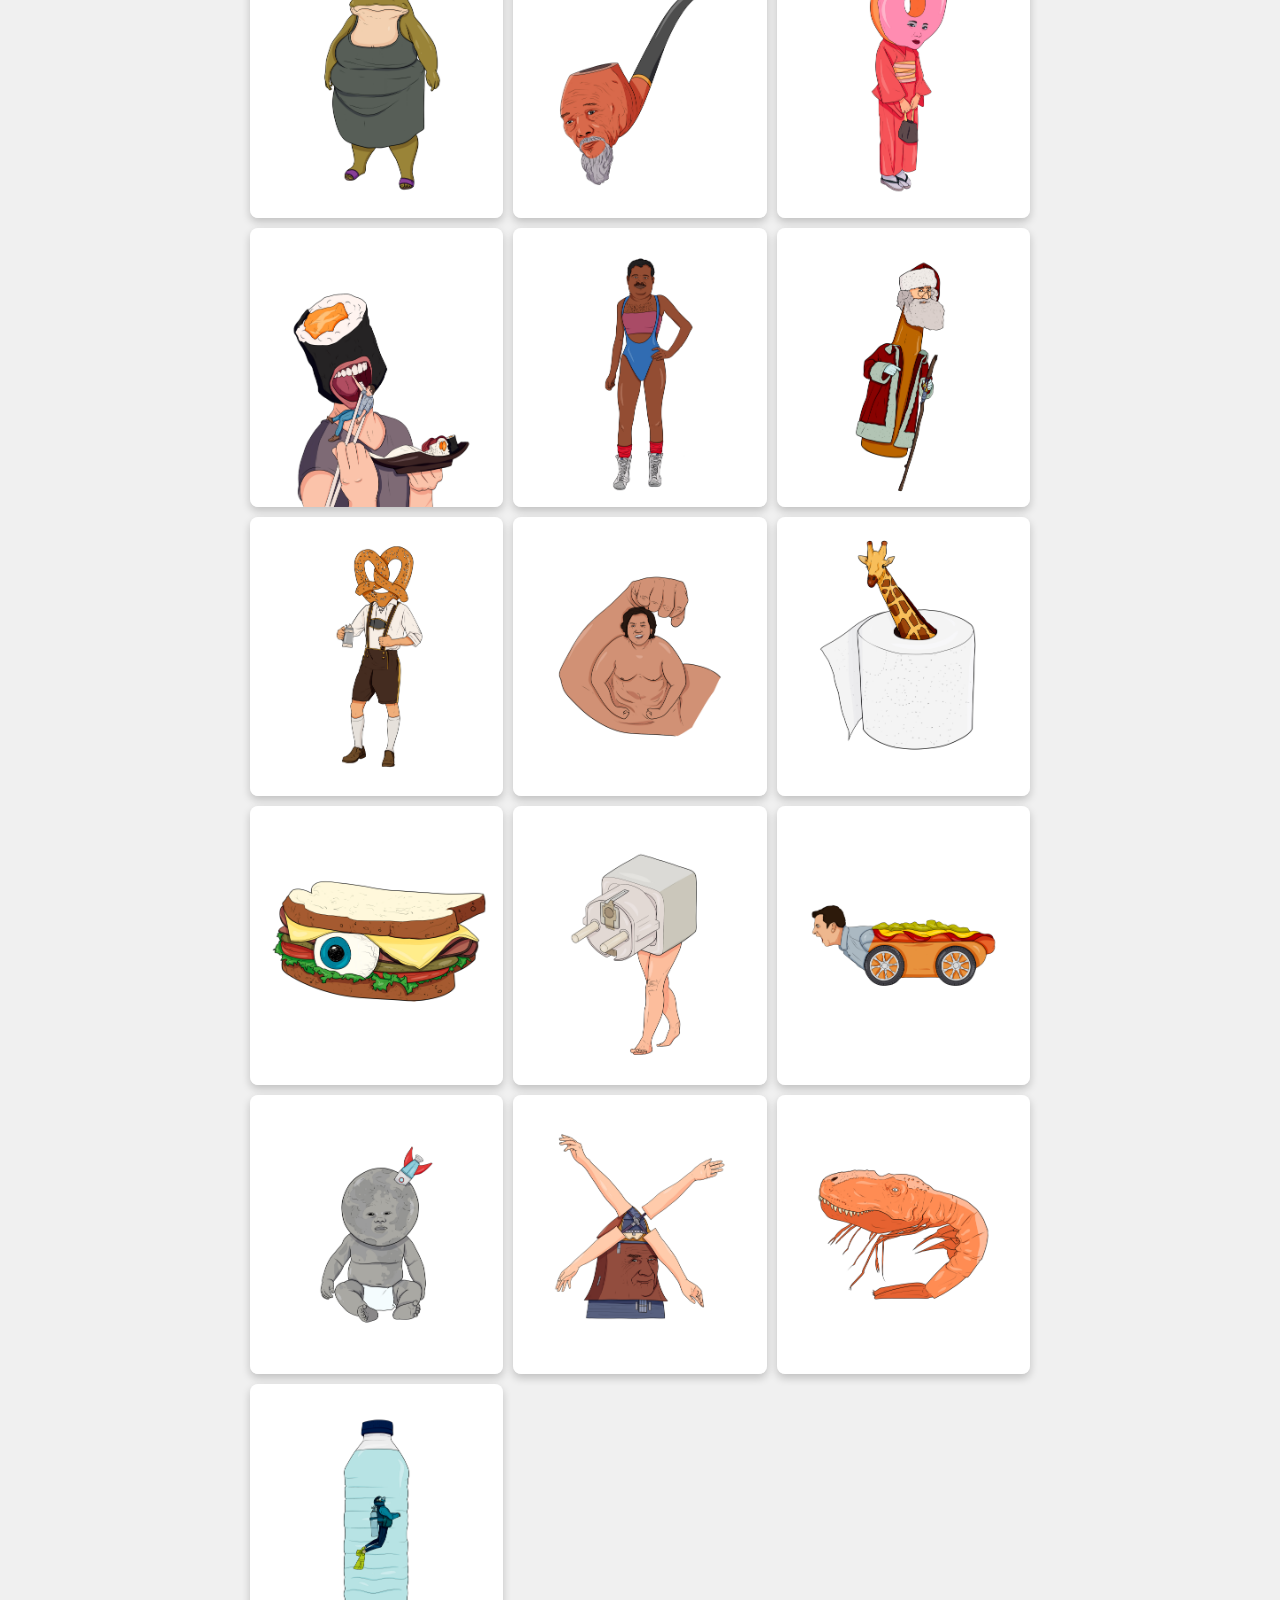
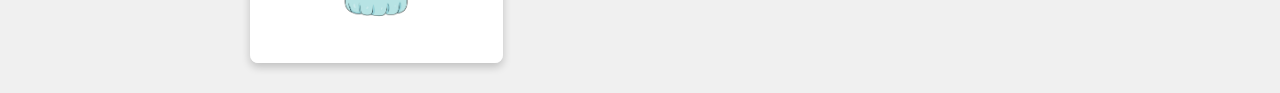
==== commit 7114da43: "eees" ====
--- a/index.html
+++ b/index.html
@@ -170,7 +170,7 @@
             <img src="assets/12beacondisgustado.jpg" alt="Imagen 6" onclick="openModal(this)" data-caption="disgruntled bacon">
             <img src="assets/13bebemurcielago.jpg" alt="Imagen 6" onclick="openModal(this)" data-caption="Baby bat">
             <img src="assets/14alcachofa.jpg" alt="Imagen 6" onclick="openModal(this)" data-caption="walking artichoke">
-            <img src="assets/18elnomofumetis.png" alt="Imagen 6" onclick="openModal(this)" data-caption="The Smoking Christmas Gnome">
+            <img src="assets/19elgnomofumetiis.jpg" alt="Imagen 6" onclick="openModal(this)" data-caption="The Smoking Christmas Gnome">
             <img src="assets/16hawaiana.jpg" alt="Imagen 6" onclick="openModal(this)" data-caption="Hula girl">
             <img src="assets/17brocoli.jpg" alt="Imagen 6" onclick="openModal(this)" data-caption="Broccoli Master">
             <img src="assets/18titanic.jpg" alt="Imagen 6" onclick="openModal(this)" data-caption="Cereal Titanic">
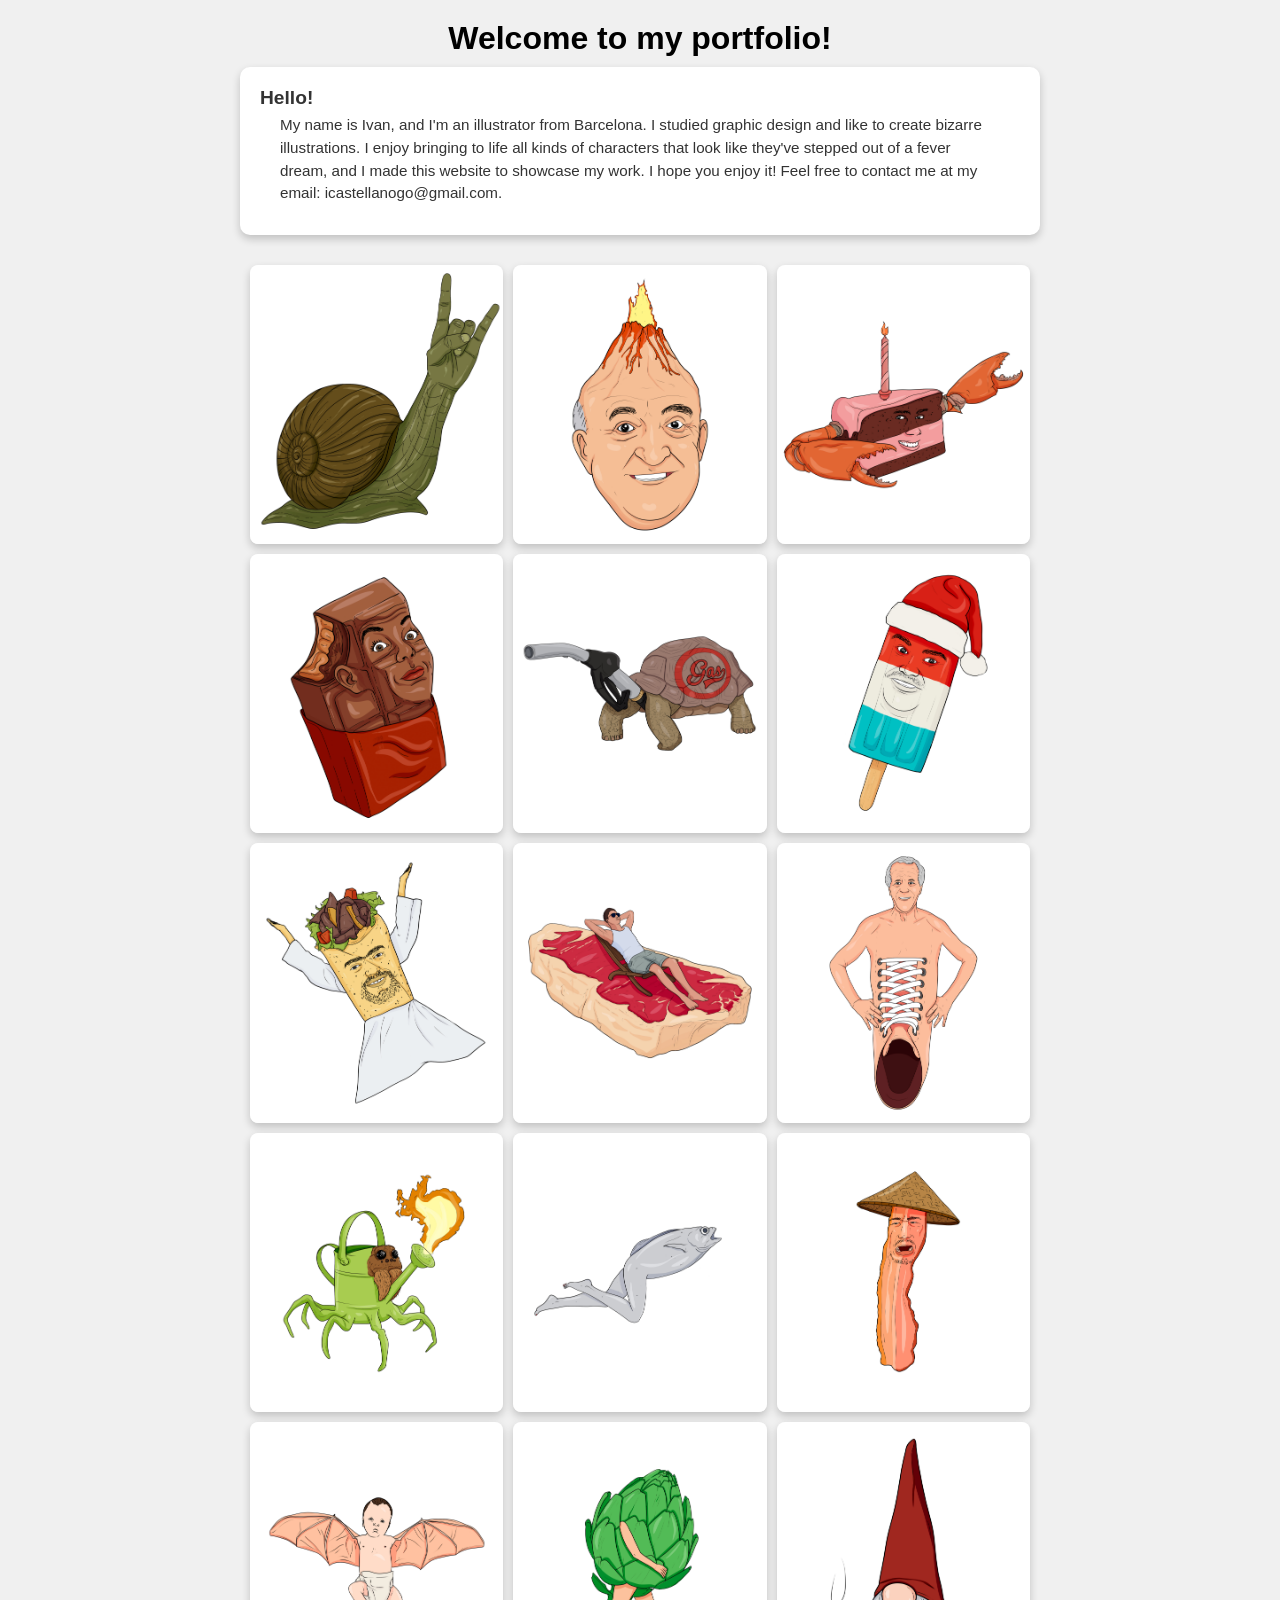
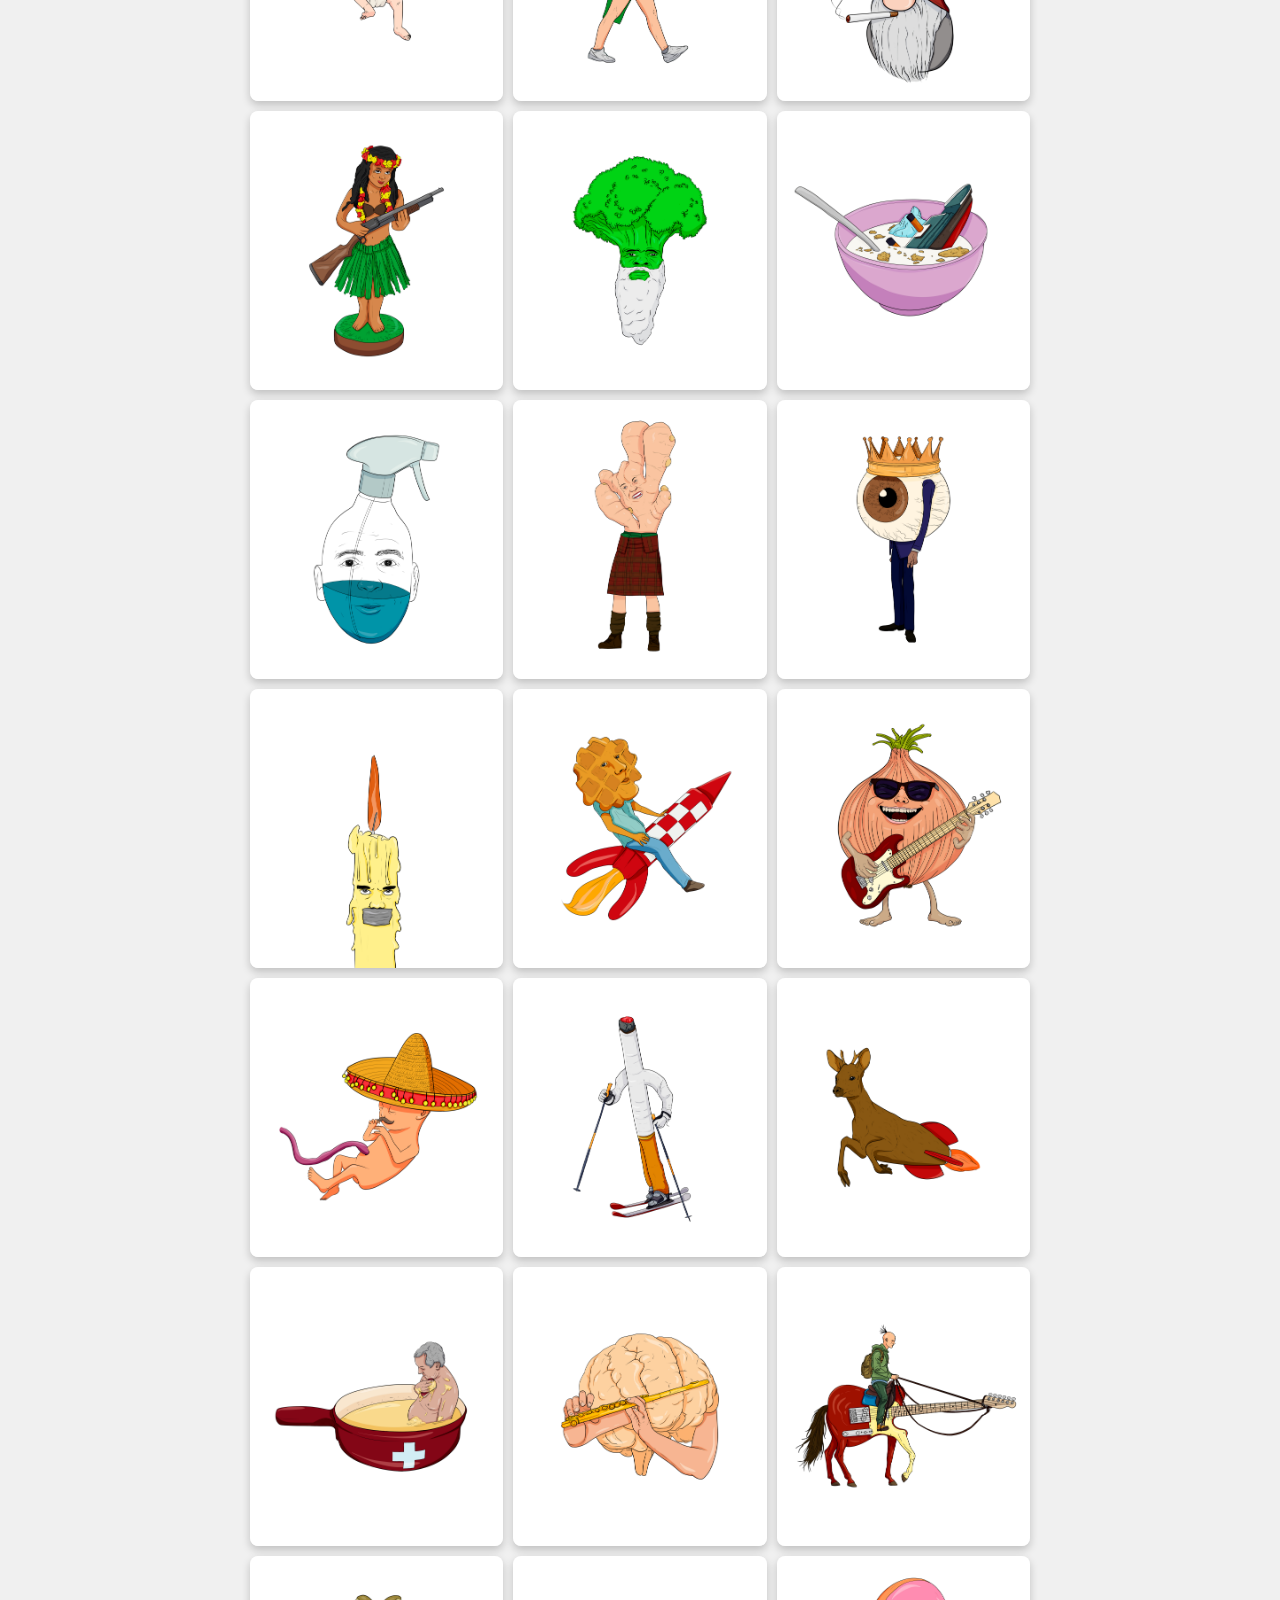
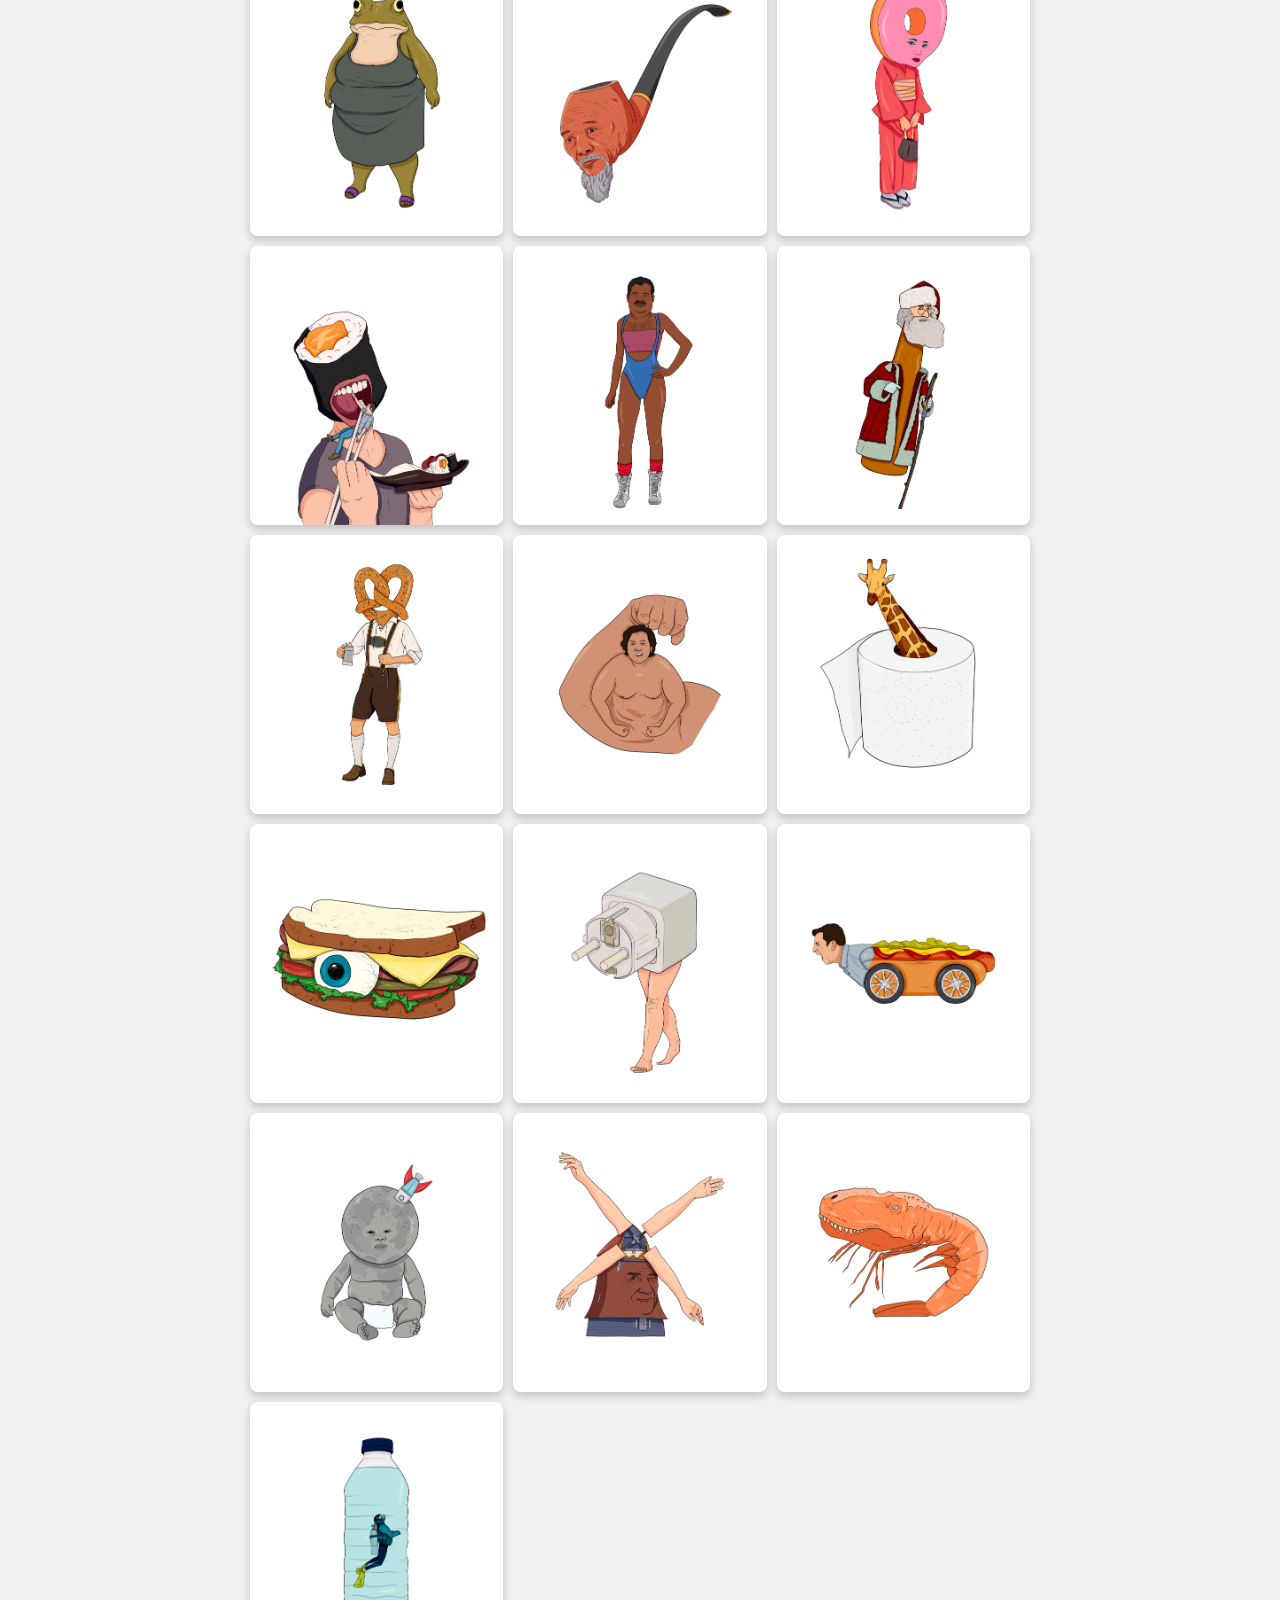
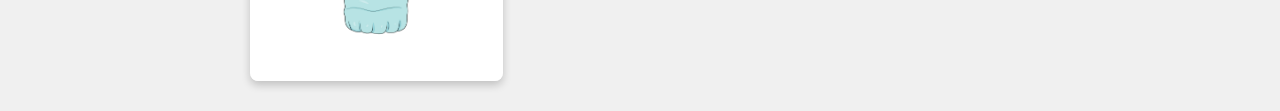
==== commit db433787: "css añadido" ====
--- a/index.html
+++ b/index.html
@@ -3,6 +3,7 @@
 <head>
     <meta charset="UTF-8">
     <meta name="viewport" content="width=device-width, initial-scale=1.0">
+    <link rel="stylesheet" href="style.css">
     <title>Ivan's Portfolio </title>
     <style>
         /* Estilos generales de la página */
--- a/style.css
+++ b/style.css
@@ -0,0 +1,18 @@
+body {
+    font-family: Arial, sans-serif;
+    background-color: #f4f4f4;
+    color: #333;
+    margin: 0;
+    padding: 0;
+}
+
+h1 {
+    color: #000000;
+    text-align: center;
+}
+
+p {
+    font-size: 16px;
+    line-height: 1.5;
+    margin: 10px 20px;
+}
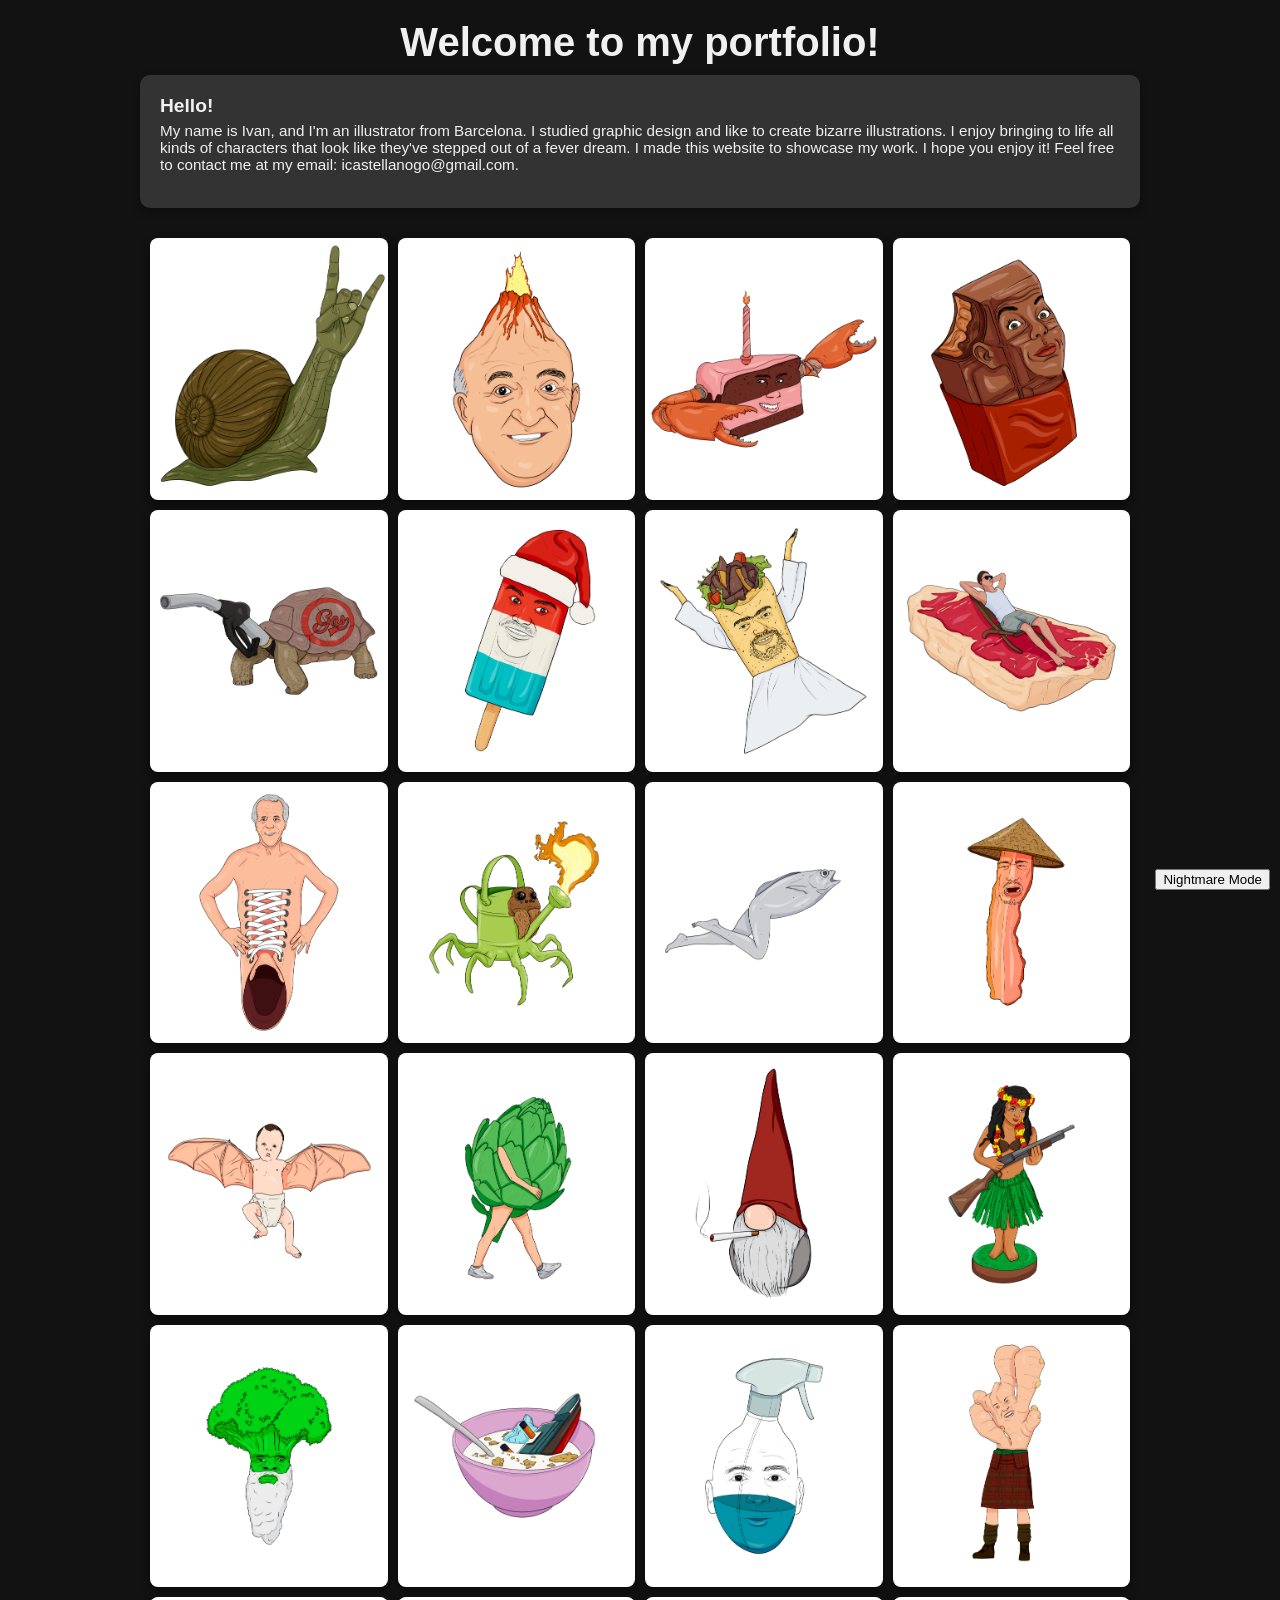
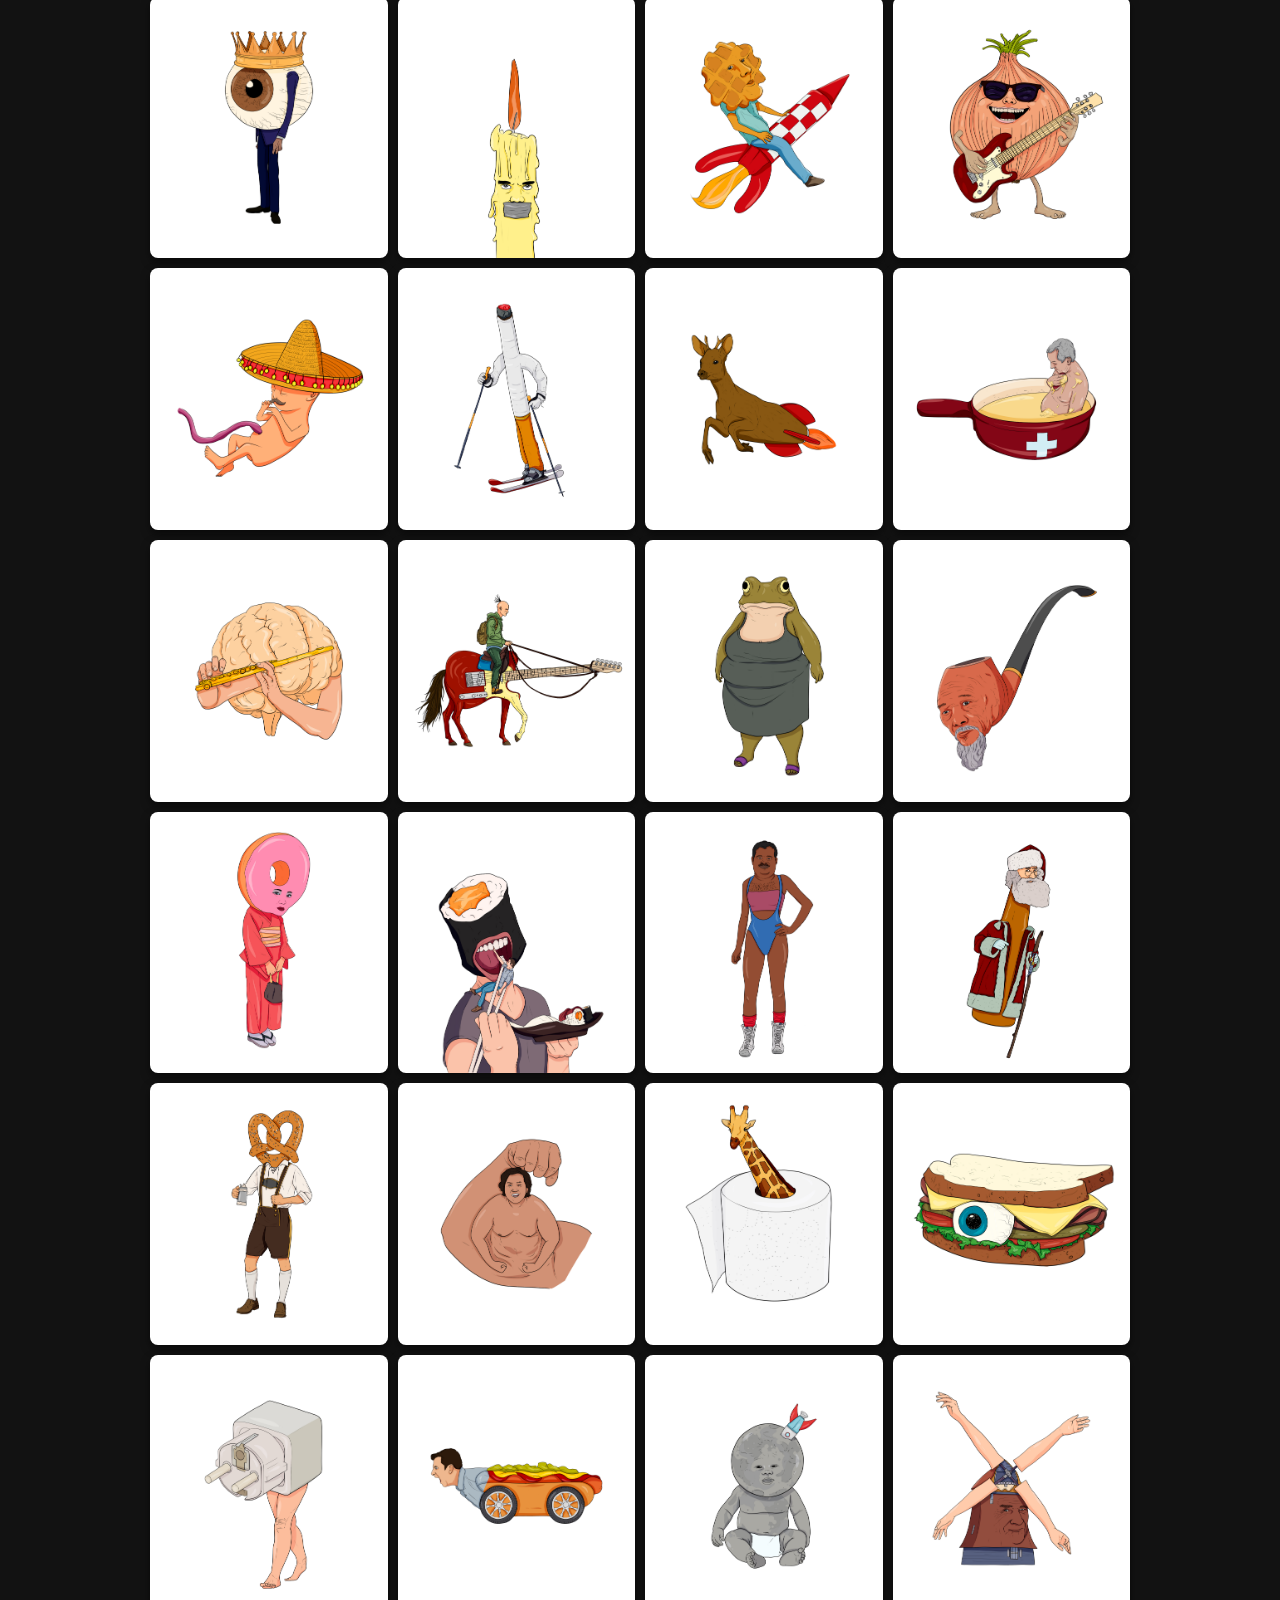
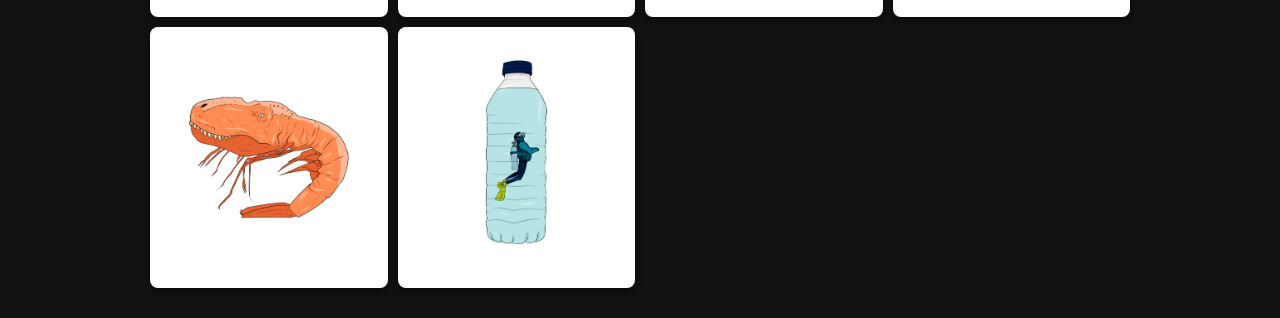
==== commit 01b2cb95: "de" ====
--- a/index.html
+++ b/index.html
@@ -1,62 +1,59 @@
+</body>
+</html>
 <!DOCTYPE html>
 <html lang="es">
 <head>
     <meta charset="UTF-8">
     <meta name="viewport" content="width=device-width, initial-scale=1.0">
-    <link rel="stylesheet" href="style.css">
-    <title>Ivan's Portfolio </title>
+    <title>Ivan's Portfolio</title>
     <style>
-        /* Estilos generales de la página */
+        :root {
+            --bg-color: #121212;
+            --text-color: #f0f0f0;
+            --accent-color: #333;
+        }
+
         body {
             font-family: Arial, sans-serif;
             margin: 0;
-            background-color: #f0f0f0;
+            background-color: var(--bg-color);
+            color: var(--text-color);
             display: flex;
             justify-content: center;
             align-items: start;
             padding: 20px;
         }
 
-        /* Contenedor principal */
         .container {
-            max-width: 800px;
+            max-width: 1000px;
             width: 100%;
             text-align: center;
         }
 
-        /* Estilos para el título y subtítulo de la página */
         .header {
             margin-bottom: 20px;
         }
 
         .header h1 {
-            font-size: 2em;
+            font-size: 2.5em;
             margin: 0;
         }
 
         .header h2 {
             font-size: 1.3em;
             margin: 5px 0;
-            color: #666;
-        }
-
-        /* Cuadro de texto debajo del subtítulo */
+            color: #aaa;
+        }
+
         .info-box {
-            background-color: #fff;
+            background-color: var(--accent-color);
             padding: 20px;
             border-radius: 10px;
-            box-shadow: 0 4px 8px rgba(0, 0, 0, 0.2);
+            box-shadow: 0 4px 8px rgba(0, 0, 0, 0.3);
             margin-top: 10px;
             text-align: left;
             display: flex;
-            align-items: center;
             gap: 15px;
-        }
-
-        .info-box img {
-            width: 60px;
-            height: 60px;
-            border-radius: 50%;
         }
 
         .info-box-content h3 {
@@ -69,12 +66,10 @@
             margin-top: 5px;
         }
 
-        /* Contenedor de la galería */
         .gallery {
             display: grid;
-            grid-template-columns: repeat(3, 1fr);
+            grid-template-columns: repeat(auto-fit, minmax(200px, 1fr));
             gap: 10px;
-            max-width: 800px;
             padding: 10px;
         }
 
@@ -82,11 +77,15 @@
             width: 100%;
             height: auto;
             border-radius: 8px;
-            box-shadow: 0 4px 8px rgba(0, 0, 0, 0.2);
+            box-shadow: 0 4px 8px rgba(0, 0, 0, 0.5);
             cursor: pointer;
-        }
-
-        /* Estilos del modal */
+            transition: transform 0.2s;
+        }
+
+        .gallery img:hover {
+            transform: scale(1.05);
+        }
+
         .modal {
             display: none;
             position: fixed;
@@ -107,7 +106,7 @@
             align-items: center;
             max-width: 100%;
             max-height: 100%;
-            background-color: #333;
+            background-color: #222;
             padding: 15px;
             border-radius: 10px;
             box-shadow: 0 4px 12px rgba(0, 0, 0, 0.5);
@@ -136,30 +135,36 @@
             cursor: pointer;
             font-weight: bold;
         }
+
+        @media (max-width: 600px) {
+            .gallery {
+                grid-template-columns: repeat(2, 1fr);
+            }
+        }
+
+        @media (max-width: 400px) {
+            .gallery {
+                grid-template-columns: 1fr;
+            }
+        }
     </style>
 </head>
 <body>
-
     <div class="container">
-        <!-- Contenedor principal de la galería -->
         <div class="header">
             <h1>Welcome to my portfolio!</h1>
-            
-            
-            <!-- Información debajo del subtítulo -->
             <div class="info-box">
                 <div class="info-box-content">
-                    <h3>Hello! </h3>
-                    <p>My name is Ivan, and I'm an illustrator from Barcelona. I studied graphic design and like to create bizarre illustrations. I enjoy bringing to life all kinds of characters that look like they've stepped out of a fever dream, and I made this website to showcase my work. I hope you enjoy it! Feel free to contact me at my email: icastellanogo@gmail.com.</p>
+                    <h3>Hello!</h3>
+                    <p>My name is Ivan, and I'm an illustrator from Barcelona. I studied graphic design and like to create bizarre illustrations. I enjoy bringing to life all kinds of characters that look like they've stepped out of a fever dream. I made this website to showcase my work. I hope you enjoy it! Feel free to contact me at my email: icastellanogo@gmail.com.</p>
                 </div>
             </div>
         </div>
 
-        <!-- Galería de imágenes -->
         <div class="gallery">
-            <img src="assets/caracolero.jpg" alt="Imagen 1" onclick="openModal(this)" data-caption="Heavy metal snail">
-            <img src="assets/volcan.jpg" alt="Imagen 2" onclick="openModal(this)" data-caption="Volcano head">
-            <img src="assets/cake.jpg" alt="Imagen 3" onclick="openModal(this)" data-caption="Crustacean cake">
+            <img src="assets/caracolero.jpg" alt="Heavy metal snail" onclick="openModal(this)" data-caption="Heavy metal snail" loading="lazy">
+            <img src="assets/volcan.jpg" alt="Volcano head" onclick="openModal(this)" data-caption="Volcano head" loading="lazy">
+           <img src="assets/cake.jpg" alt="Imagen 3" onclick="openModal(this)" data-caption="Crustacean cake">
             <img src="assets/choco.jpg" alt="Imagen 4" onclick="openModal(this)" data-caption="Choco boy">
             <img src="assets/gastuga.jpg" alt="Imagen 5" onclick="openModal(this)" data-caption="Refueling turtle">
             <img src="assets/heladonavidad.jpg" alt="Imagen 6" onclick="openModal(this)" data-caption="Christmas ice cream popsicle">
@@ -204,11 +209,10 @@
             <img src="assets/8gambasaurio.jpg" alt="Imagen 6" onclick="openModal(this)" data-caption="Saurian shrimp">
             <img src="assets/9botell.jpg" alt="Imagen 6" onclick="openModal(this)" data-caption="Bottle diver">
 
-            
         </div>
     </div>
 
-    <!-- Modal para la imagen ampliada -->
+   
     <div id="myModal" class="modal">
         <span class="close" onclick="closeModal()">&times;</span>
         <div class="modal-content">
@@ -217,20 +221,17 @@
         </div>
     </div>
 
-    <script>
-        function openModal(element) {
-            const modal = document.getElementById("myModal");
-            const modalImg = document.getElementById("modalImg");
-            const modalCaption = document.getElementById("modalCaption");
-
-            modal.style.display = "flex";
-            modalImg.src = element.src;
-            modalCaption.textContent = element.getAttribute("data-caption");
-        }
-
-        function closeModal() {
-            document.getElementById("myModal").style.display = "none";
-        }
-    </script>
+    <button onclick="toggleNightmare()" style="position:fixed;bottom:10px;right:10px;z-index:100;">Nightmare Mode</button>
+    <div class="eye" id="eye1"></div>
+
+    <script src="script.js"></script>
+
+    <button onclick="toggleNightmare()" style="position:fixed;bottom:10px;right:10px;z-index:100;">Nightmare Mode</button>
+    
 </body>
 </html>
+
+    </script>
+    
+</body>
+</html>
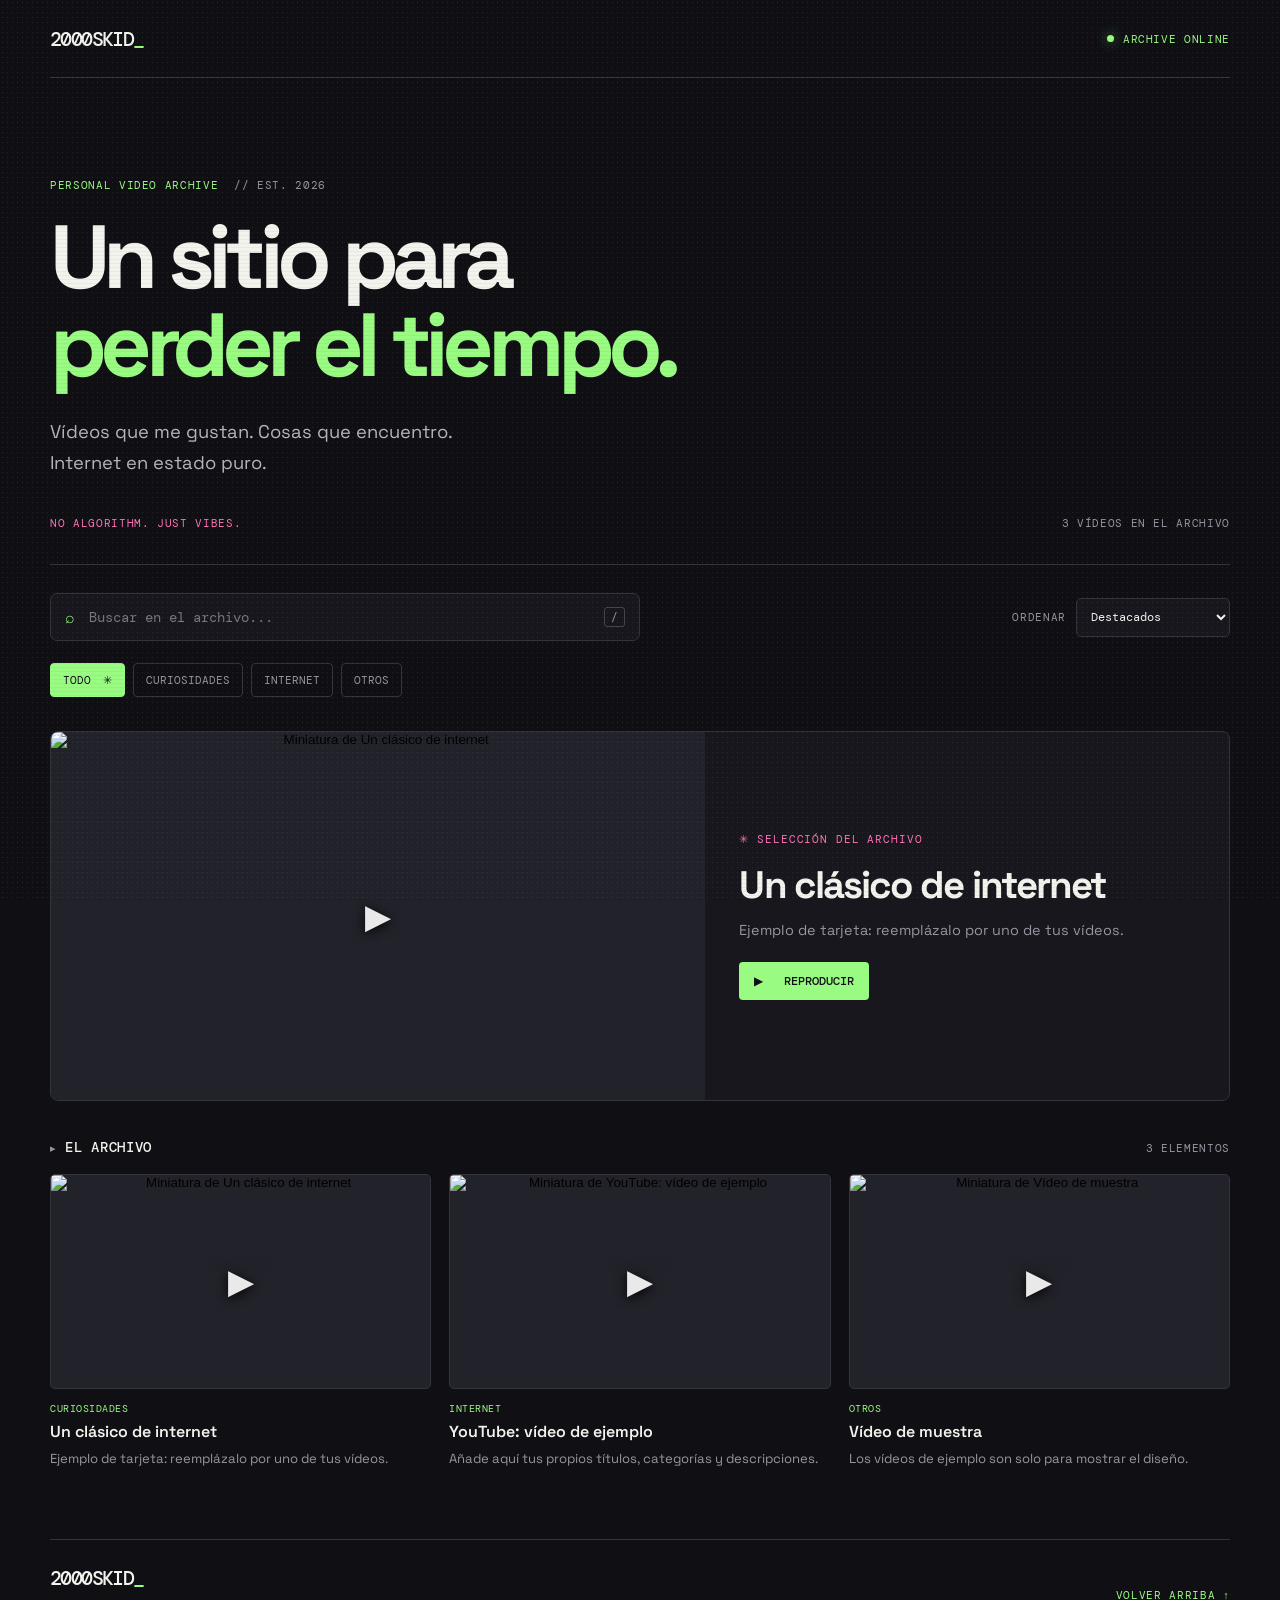
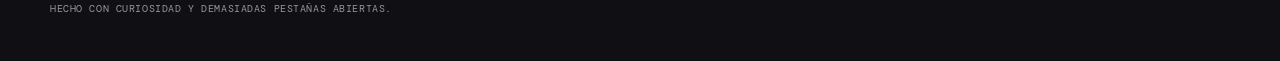
==== commit f7b53926: "Add files via upload" ====
--- a/index.html
+++ b/index.html
@@ -1,237 +1,35 @@
-</body>
-</html>
-<!DOCTYPE html>
+<!doctype html>
 <html lang="es">
 <head>
-    <meta charset="UTF-8">
-    <meta name="viewport" content="width=device-width, initial-scale=1.0">
-    <title>Ivan's Portfolio</title>
-    <style>
-        :root {
-            --bg-color: #121212;
-            --text-color: #f0f0f0;
-            --accent-color: #333;
-        }
-
-        body {
-            font-family: Arial, sans-serif;
-            margin: 0;
-            background-color: var(--bg-color);
-            color: var(--text-color);
-            display: flex;
-            justify-content: center;
-            align-items: start;
-            padding: 20px;
-        }
-
-        .container {
-            max-width: 1000px;
-            width: 100%;
-            text-align: center;
-        }
-
-        .header {
-            margin-bottom: 20px;
-        }
-
-        .header h1 {
-            font-size: 2.5em;
-            margin: 0;
-        }
-
-        .header h2 {
-            font-size: 1.3em;
-            margin: 5px 0;
-            color: #aaa;
-        }
-
-        .info-box {
-            background-color: var(--accent-color);
-            padding: 20px;
-            border-radius: 10px;
-            box-shadow: 0 4px 8px rgba(0, 0, 0, 0.3);
-            margin-top: 10px;
-            text-align: left;
-            display: flex;
-            gap: 15px;
-        }
-
-        .info-box-content h3 {
-            margin: 0;
-            font-size: 1.2em;
-        }
-
-        .info-box-content p {
-            font-size: 0.95em;
-            margin-top: 5px;
-        }
-
-        .gallery {
-            display: grid;
-            grid-template-columns: repeat(auto-fit, minmax(200px, 1fr));
-            gap: 10px;
-            padding: 10px;
-        }
-
-        .gallery img {
-            width: 100%;
-            height: auto;
-            border-radius: 8px;
-            box-shadow: 0 4px 8px rgba(0, 0, 0, 0.5);
-            cursor: pointer;
-            transition: transform 0.2s;
-        }
-
-        .gallery img:hover {
-            transform: scale(1.05);
-        }
-
-        .modal {
-            display: none;
-            position: fixed;
-            z-index: 10;
-            top: 0;
-            left: 0;
-            width: 100%;
-            height: 100%;
-            background-color: rgba(0, 0, 0, 0.8);
-            justify-content: center;
-            align-items: center;
-        }
-
-        .modal-content {
-            display: flex;
-            flex-direction: column;
-            justify-content: center;
-            align-items: center;
-            max-width: 100%;
-            max-height: 100%;
-            background-color: #222;
-            padding: 15px;
-            border-radius: 10px;
-            box-shadow: 0 4px 12px rgba(0, 0, 0, 0.5);
-            text-align: center;
-        }
-
-        .modal img {
-            max-width: 100%;
-            max-height: 80vh;
-            border-radius: 8px;
-            box-shadow: 0 4px 8px rgba(0, 0, 0, 0.4);
-        }
-
-        .caption {
-            color: #fff;
-            margin-top: 10px;
-            font-size: 1em;
-        }
-
-        .close {
-            position: absolute;
-            top: 10px;
-            right: 15px;
-            font-size: 28px;
-            color: #fff;
-            cursor: pointer;
-            font-weight: bold;
-        }
-
-        @media (max-width: 600px) {
-            .gallery {
-                grid-template-columns: repeat(2, 1fr);
-            }
-        }
-
-        @media (max-width: 400px) {
-            .gallery {
-                grid-template-columns: 1fr;
-            }
-        }
-    </style>
+<meta charset="utf-8"><meta name="viewport" content="width=device-width,initial-scale=1"><meta name="theme-color" content="#101014">
+<meta name="description" content="2000SKID — archivo personal de vídeos, curiosidades y cosas de internet.">
+<title>2000SKID_ // Personal Video Archive</title>
+<link rel="preconnect" href="https://i.ytimg.com"><link rel="preconnect" href="https://www.youtube-nocookie.com">
+<link href="https://fonts.googleapis.com/css2?family=DM+Mono:wght@400;500&family=Space+Grotesk:wght@400;500;600;700&display=swap" rel="stylesheet">
+<style>
+:root{--bg:#101014;--panel:#17171d;--line:#34343d;--text:#f3f3ee;--muted:#9696a2;--green:#9afb83;--pink:#ff72b6;--mono:'DM Mono',monospace;--sans:'Space Grotesk',sans-serif}*{box-sizing:border-box}html{scroll-behavior:smooth}body{margin:0;background:var(--bg);color:var(--text);font-family:var(--sans);min-height:100vh}body:before{content:"";position:fixed;inset:0;pointer-events:none;opacity:.09;background-image:radial-gradient(#fff .5px,transparent .5px);background-size:5px 5px;z-index:5}.scanlines{position:fixed;inset:0;pointer-events:none;z-index:6;opacity:.08;background:repeating-linear-gradient(to bottom,transparent 0,transparent 3px,#000 4px)}.shell{max-width:1180px;width:calc(100% - 48px);margin:auto;position:relative;z-index:1}.topbar{min-height:78px;display:flex;justify-content:space-between;align-items:center;border-bottom:1px solid var(--line)}.logo{font:500 1.25rem var(--mono);letter-spacing:-.08em;color:var(--text);text-decoration:none}.logo span{color:var(--green);animation:blink 1.2s steps(2,start) infinite}.status,.eyebrow,.hero-bottom,.sort-wrap,.filters,.section-heading span,.category,.footer p,.footer>a,.player-top,.player-note{font-family:var(--mono);font-size:.68rem;letter-spacing:.06em}.status{color:var(--green);display:flex;align-items:center;gap:9px}.dot{width:7px;height:7px;background:var(--green);border-radius:50%;box-shadow:0 0 12px #9afb8380}.hero{padding:clamp(50px,9vw,100px) 0 34px;border-bottom:1px solid var(--line)}.eyebrow{color:var(--green);margin:0 0 22px}.eyebrow span{color:var(--muted);margin-left:8px}h1{font-size:clamp(2.7rem,7vw,5.8rem);line-height:.98;letter-spacing:-.075em;margin:0;font-weight:700}h1 span{color:var(--green)}.intro{color:#b5b5bf;font-size:clamp(1rem,2vw,1.15rem);line-height:1.7;margin:26px 0 38px}.hero-bottom{display:flex;justify-content:space-between;gap:14px;color:var(--muted);flex-wrap:wrap}.hero-bottom span:first-child{color:var(--pink)}.library{padding:28px 0 70px}.toolbar{display:flex;align-items:center;justify-content:space-between;gap:20px}.searchbox{display:flex;align-items:center;gap:12px;min-height:48px;flex:1;max-width:590px;border:1px solid var(--line);background:var(--panel);padding:0 14px;border-radius:7px;color:var(--green)}.searchbox input{width:100%;color:var(--text);background:transparent;border:0;outline:0;font:.9rem var(--mono)}.searchbox input::placeholder{color:#777783}kbd{border:1px solid #454550;border-radius:3px;padding:2px 6px;color:var(--muted);font:.7rem var(--mono)}.sort-wrap{display:flex;align-items:center;gap:10px;color:var(--muted)}.sort-wrap select{background:var(--panel);color:var(--text);border:1px solid var(--line);padding:10px;border-radius:5px;font:.72rem var(--mono)}.filters{display:flex;gap:8px;flex-wrap:wrap;margin:22px 0 34px}.filter{cursor:pointer;color:var(--muted);background:transparent;border:1px solid var(--line);border-radius:4px;padding:9px 12px;font:inherit;transition:.18s}.filter:hover,.filter.active{color:var(--bg);background:var(--green);border-color:var(--green)}.filter span{margin-left:5px}.featured{margin-bottom:38px}.featured-card{display:grid;grid-template-columns:minmax(0,1.25fr) minmax(0,1fr);background:var(--panel);border:1px solid var(--line);border-radius:8px;overflow:hidden}.thumb{position:relative;display:block;aspect-ratio:16/9;width:100%;overflow:hidden;border:1px solid var(--line);border-radius:5px;background:#22222a;padding:0;cursor:pointer}.featured-card .thumb{border:0;border-radius:0;height:100%}.thumb img{display:block;width:100%;height:100%;object-fit:cover;transition:transform .25s,filter .25s}.thumb:hover img{transform:scale(1.045);filter:brightness(.7)}.play-icon{position:absolute;inset:0;display:grid;place-items:center;color:white;font-size:2.1rem;text-shadow:0 2px 12px #000;opacity:.9}.featured-copy{padding:clamp(18px,4vw,34px);display:flex;flex-direction:column;justify-content:center;align-items:flex-start}.featured-label{color:var(--pink);font:.68rem var(--mono);letter-spacing:.08em}.featured-copy h2{font-size:clamp(1.4rem,3vw,2.5rem);letter-spacing:-.05em;margin:14px 0 10px}.featured-copy p{color:var(--muted);line-height:1.6;margin:0 0 20px;font-size:.9rem}.play-button{background:var(--green);color:var(--bg);border:0;border-radius:4px;padding:11px 15px;cursor:pointer;font:500 .75rem var(--mono)}.play-button:hover{background:#fff}.section-heading{display:flex;justify-content:space-between;align-items:center;margin:0 0 18px}.section-heading h2{font:500 .85rem var(--mono);letter-spacing:.05em;margin:0}.green{color:var(--green)}.section-heading span{color:var(--muted)}.video-grid{display:grid;grid-template-columns:repeat(3,minmax(0,1fr));gap:26px 18px}.video-card{min-width:0}.category{color:var(--green);font-size:.64rem;margin:13px 0 6px;text-transform:uppercase;letter-spacing:.05em}.card-title{color:var(--text);font-weight:600;font-size:1rem;line-height:1.35;margin:0}.card-description{color:var(--muted);font-size:.82rem;line-height:1.5;margin:7px 0 0}.empty{color:var(--muted);font:.85rem var(--mono);padding:50px 0;text-align:center}.footer{display:flex;justify-content:space-between;align-items:center;gap:20px;border-top:1px solid var(--line);padding:25px 0 35px}.footer p{color:var(--muted);font-size:.6rem;line-height:1.6}.footer>a{color:var(--green);text-decoration:none;white-space:nowrap}.dialog{width:min(900px,calc(100% - 28px));border:1px solid #4a4a55;border-radius:8px;padding:0;color:var(--text);background:#15151a}.dialog::backdrop{background:#050507e8;backdrop-filter:blur(6px)}.player-top{display:flex;justify-content:space-between;align-items:center;gap:15px;padding:14px;color:var(--green)}.close{color:var(--text);background:transparent;border:1px solid var(--line);border-radius:4px;padding:8px;cursor:pointer;font:inherit}.player-frame{aspect-ratio:16/9;background:#000}.player-frame iframe{display:block;width:100%;height:100%;border:0}.player-note{color:var(--muted);padding:0 14px 14px;font-size:.62rem}@keyframes blink{to{opacity:.15}}@media(max-width:760px){.video-grid{grid-template-columns:repeat(2,minmax(0,1fr));gap:24px 13px}.featured-card{grid-template-columns:1fr}.featured-card .thumb{height:auto}.featured-copy{padding:22px}}@media(max-width:520px){.shell{width:calc(100% - 28px)}.topbar{min-height:65px}.status{font-size:.58rem}.toolbar{align-items:stretch;flex-direction:column}.searchbox{max-width:none}.sort-wrap{justify-content:space-between}.video-grid{grid-template-columns:1fr;gap:26px}.card-title{font-size:1.05rem}.footer{align-items:flex-start;flex-direction:column}}@media(prefers-reduced-motion:reduce){*,*:before,*:after{scroll-behavior:auto!important;animation:none!important;transition:none!important}}
+</style>
 </head>
-<body>
-    <div class="container">
-        <div class="header">
-            <h1>Welcome to my portfolio!</h1>
-            <div class="info-box">
-                <div class="info-box-content">
-                    <h3>Hello!</h3>
-                    <p>My name is Ivan, and I'm an illustrator from Barcelona. I studied graphic design and like to create bizarre illustrations. I enjoy bringing to life all kinds of characters that look like they've stepped out of a fever dream. I made this website to showcase my work. I hope you enjoy it! Feel free to contact me at my email: icastellanogo@gmail.com.</p>
-                </div>
-            </div>
-        </div>
-
-        <div class="gallery">
-            <img src="assets/caracolero.jpg" alt="Heavy metal snail" onclick="openModal(this)" data-caption="Heavy metal snail" loading="lazy">
-            <img src="assets/volcan.jpg" alt="Volcano head" onclick="openModal(this)" data-caption="Volcano head" loading="lazy">
-           <img src="assets/cake.jpg" alt="Imagen 3" onclick="openModal(this)" data-caption="Crustacean cake">
-            <img src="assets/choco.jpg" alt="Imagen 4" onclick="openModal(this)" data-caption="Choco boy">
-            <img src="assets/gastuga.jpg" alt="Imagen 5" onclick="openModal(this)" data-caption="Refueling turtle">
-            <img src="assets/heladonavidad.jpg" alt="Imagen 6" onclick="openModal(this)" data-caption="Christmas ice cream popsicle">
-            <img src="assets/kebi.jpg" alt="Imagen 6" onclick="openModal(this)" data-caption="Dancing Kebab">
-            <img src="assets/1cchillonchop.jpg" alt="Imagen 6" onclick="openModal(this)" data-caption="Chill on chop">
-            <img src="assets/zapathombre.jpg" alt="Imagen 6" onclick="openModal(this)" data-caption="Shoe man">
-            <img src="assets/10regadera.jpg" alt="Imagen 6" onclick="openModal(this)" data-caption="Monster watering can">
-            <img src="assets/11sirenainversa.jpg" alt="Imagen 6" onclick="openModal(this)" data-caption="Reverse siren">
-            <img src="assets/12beacondisgustado.jpg" alt="Imagen 6" onclick="openModal(this)" data-caption="disgruntled bacon">
-            <img src="assets/13bebemurcielago.jpg" alt="Imagen 6" onclick="openModal(this)" data-caption="Baby bat">
-            <img src="assets/14alcachofa.jpg" alt="Imagen 6" onclick="openModal(this)" data-caption="walking artichoke">
-            <img src="assets/19elgnomofumetiis.jpg" alt="Imagen 6" onclick="openModal(this)" data-caption="The Smoking Christmas Gnome">
-            <img src="assets/16hawaiana.jpg" alt="Imagen 6" onclick="openModal(this)" data-caption="Hula girl">
-            <img src="assets/17brocoli.jpg" alt="Imagen 6" onclick="openModal(this)" data-caption="Broccoli Master">
-            <img src="assets/18titanic.jpg" alt="Imagen 6" onclick="openModal(this)" data-caption="Cereal Titanic">
-            <img src="assets/19spray.jpg" alt="Imagen 6" onclick="openModal(this)" data-caption="Glass cleaning head">
-            <img src="assets/20Escoces.jpg" alt="Imagen 6" onclick="openModal(this)" data-caption="Scotch ginger">
-            <img src="assets/21ojorey.jpg" alt="Imagen 6" onclick="openModal(this)" data-caption="Eye king">
-            <img src="assets/22vela.jpg" alt="Imagen 6" onclick="openModal(this)" data-caption="Sail under tension">
-            <img src="assets/23belga.jpg" alt="Imagen 6" onclick="openModal(this)" data-caption="Average Belgian boy">
-            <img src="assets/38cebolla.jpg" alt="Imagen 6" onclick="openModal(this)" data-caption="Guitarist onion">
-            <img src="assets/24mexibaby.jpg" alt="Imagen 6" onclick="openModal(this)" data-caption="Mexibaby">
-            <img src="assets/25cigarro.jpg" alt="Imagen 6" onclick="openModal(this)" data-caption="Skiing cigar">
-            <img src="assets/27ciervo.jpg" alt="Imagen 6" onclick="openModal(this)" data-caption="Propelled deer">
-            <img src="assets/28suizo.jpg" alt="Imagen 6" onclick="openModal(this)" data-caption="Average Swiss">
-            <img src="assets/29cerebro.jpg" alt="Imagen 6" onclick="openModal(this)" data-caption="Prodigious brain">
-            <img src="assets/37caballoguitarra.jpg" alt="Imagen 6" onclick="openModal(this)" data-caption="Riding guitar">
-            <img src="assets/2rana.jpg" alt="Imagen 6" onclick="openModal(this)" data-caption="Swamp dweller">
-            <img src="assets/30pipa.jpg" alt="Imagen 6" onclick="openModal(this)" data-caption="Pipe Master">
-            <img src="assets/31geisha.jpg" alt="Imagen 6" onclick="openModal(this)" data-caption="Geisha donut">
-            <img src="assets/32sushi.jpg" alt="Imagen 6" onclick="openModal(this)" data-caption="Monstrous sushi">
-            <img src="assets/33gimnasta.jpg" alt="Imagen 6" onclick="openModal(this)" data-caption="Gymnast">
-            <img src="assets/35santabotella.jpg" alt="Imagen 6" onclick="openModal(this)" data-caption="Bottle Santa">
-            <img src="assets/34bavaro.jpg" alt="Imagen 6" onclick="openModal(this)" data-caption="Average Bavarian man">
-            <img src="assets/36biceps.jpg" alt="Imagen 6" onclick="openModal(this)" data-caption="Buddy in the biceps">
-            <img src="assets/3Jirafa.jpg" alt="Imagen 6" onclick="openModal(this)" data-caption="Giraffe on the roll">
-            <img src="assets/4ojobocata.jpg" alt="Imagen 6" onclick="openModal(this)" data-caption="An eye on my sandwich">
-            <img src="assets/5Enchufe.jpg" alt="Imagen 6" onclick="openModal(this)" data-caption="Plug with legs">
-            <img src="assets/5perritorueda.jpg" alt="Imagen 6" onclick="openModal(this)" data-caption="Fast Hot Dog">
-            <img src="assets/6bebelunar.jpg" alt="Imagen 6" onclick="openModal(this)" data-caption="Moon baby">
-            <img src="assets/7molino.jpg" alt="Imagen 6" onclick="openModal(this)" data-caption="Humanoid mill">
-            <img src="assets/8gambasaurio.jpg" alt="Imagen 6" onclick="openModal(this)" data-caption="Saurian shrimp">
-            <img src="assets/9botell.jpg" alt="Imagen 6" onclick="openModal(this)" data-caption="Bottle diver">
-
-        </div>
-    </div>
-
-   
-    <div id="myModal" class="modal">
-        <span class="close" onclick="closeModal()">&times;</span>
-        <div class="modal-content">
-            <img id="modalImg" src="">
-            <div class="caption" id="modalCaption"></div>
-        </div>
-    </div>
-
-    <button onclick="toggleNightmare()" style="position:fixed;bottom:10px;right:10px;z-index:100;">Nightmare Mode</button>
-    <div class="eye" id="eye1"></div>
-
-    <script src="script.js"></script>
-
-    <button onclick="toggleNightmare()" style="position:fixed;bottom:10px;right:10px;z-index:100;">Nightmare Mode</button>
-    
-</body>
-</html>
-
-    </script>
-    
-</body>
-</html>
+<body><div class="scanlines" aria-hidden="true"></div><div class="shell">
+<header class="topbar"><a class="logo" href="#top" aria-label="2000SKID inicio">2000SKID<span>_</span></a><div class="status"><span class="dot"></span> ARCHIVE ONLINE</div></header>
+<main id="top"><section class="hero"><p class="eyebrow">PERSONAL VIDEO ARCHIVE <span>// EST. 2026</span></p><h1>Un sitio para<br><span>perder el tiempo.</span></h1><p class="intro">Vídeos que me gustan. Cosas que encuentro.<br>Internet en estado puro.</p><div class="hero-bottom"><span>NO ALGORITHM. JUST VIBES.</span><span id="video-count">CARGANDO ARCHIVO...</span></div></section>
+<section class="library" aria-label="Archivo de vídeos"><div class="toolbar"><label class="searchbox"><span aria-hidden="true">⌕</span><input id="search" type="search" placeholder="Buscar en el archivo..." autocomplete="off" aria-label="Buscar vídeos"><kbd>/</kbd></label><div class="sort-wrap"><label for="sort">ORDENAR</label><select id="sort"><option value="featured">Destacados</option><option value="title">Título A—Z</option><option value="newest">Añadidos primero</option></select></div></div>
+<nav id="filters" class="filters" aria-label="Filtrar por categoría"></nav><div id="featured" class="featured"></div><div class="section-heading"><h2><span class="green">▸</span> EL ARCHIVO</h2><span id="result-count">0 ELEMENTOS</span></div><div id="video-grid" class="video-grid"></div><p id="empty-state" class="empty" hidden>No se han encontrado vídeos. Prueba otra búsqueda.</p></section></main>
+<footer class="footer"><div><span class="logo">2000SKID<span>_</span></span><p>HECHO CON CURIOSIDAD Y DEMASIADAS PESTAÑAS ABIERTAS.</p></div><a href="#top">VOLVER ARRIBA ↑</a></footer></div>
+<dialog id="player-dialog" class="dialog"><div class="player-top"><span id="player-title">REPRODUCIENDO...</span><button id="close-player" class="close" aria-label="Cerrar reproductor">✕ CERRAR</button></div><div id="player-frame" class="player-frame"></div><p class="player-note">PULSA ESC O CERRAR PARA VOLVER AL ARCHIVO.</p></dialog>
+<script>
+/* EDITA ESTA LISTA PARA AÑADIR TUS VÍDEOS. El ID es la parte que va después de v= en YouTube. */
+const VIDEOS = [
+ {id:"dQw4w9WgXcQ",title:"Un clásico de internet",category:"CURIOSIDADES",description:"Ejemplo de tarjeta: reemplázalo por uno de tus vídeos.",featured:true,added:"2026-10-19"},
+ {id:"M7lc1UVf-VE",title:"YouTube: vídeo de ejemplo",category:"INTERNET",description:"Añade aquí tus propios títulos, categorías y descripciones.",featured:false,added:"2026-10-18"},
+ {id:"aqz-KE-bpKQ",title:"Vídeo de muestra",category:"OTROS",description:"Los vídeos de ejemplo son solo para mostrar el diseño.",featured:false,added:"2026-10-17"}
+];
+const $=s=>document.querySelector(s),grid=$("#video-grid"),filters=$("#filters"),search=$("#search"),sort=$("#sort"),dialog=$("#player-dialog"),frame=$("#player-frame");let activeCategory="all";
+const esc=s=>String(s??"").replace(/[&<>"']/g,c=>({"&":"&amp;","<":"&lt;",">":"&gt;",'"':"&quot;","'":"&#39;"}[c]));
+const thumb=v=>`https://i.ytimg.com/vi/${encodeURIComponent(v.id)}/hqdefault.jpg`;
+function card(v){return `<article class="video-card"><button class="thumb" data-play="${esc(v.id)}" aria-label="Reproducir ${esc(v.title)}"><img src="${thumb(v)}" alt="Miniatura de ${esc(v.title)}" loading="lazy"><span class="play-icon" aria-hidden="true">▶</span></button><p class="category">${esc(v.category||"OTROS")}</p><h3 class="card-title">${esc(v.title)}</h3>${v.description?`<p class="card-description">${esc(v.description)}</p>`:""}</article>`}
+function render(){const cats=[...new Set(VIDEOS.map(v=>v.category||"OTROS"))].sort((a,b)=>a.localeCompare(b,"es"));filters.innerHTML=`<button class="filter ${activeCategory==="all"?"active":""}" data-category="all">TODO <span>✳</span></button>`+cats.map(c=>`<button class="filter ${activeCategory===c?"active":""}" data-category="${esc(c)}">${esc(c)}</button>`).join("");let list=VIDEOS.filter(v=>(activeCategory==="all"||(v.category||"OTROS")==activeCategory)&&`${v.title} ${v.description||""} ${v.category||""}`.toLocaleLowerCase("es").includes(search.value.trim().toLocaleLowerCase("es")));if(sort.value==="title")list.sort((a,b)=>a.title.localeCompare(b.title,"es"));if(sort.value==="newest")list.sort((a,b)=>(b.added||"").localeCompare(a.added||""));if(sort.value==="featured")list.sort((a,b)=>Number(Boolean(b.featured))-Number(Boolean(a.featured)));grid.innerHTML=list.map(card).join("");$("#video-count").textContent=`${VIDEOS.length} VÍDEO${VIDEOS.length===1?"":"S"} EN EL ARCHIVO`;$ ("#result-count").textContent=`${list.length} ELEMENTO${list.length===1?"":"S"}`;$("#empty-state").hidden=list.length>0;const v=VIDEOS.find(x=>x.featured);$("#featured").innerHTML=v&&activeCategory==="all"&&!search.value.trim()?`<article class="featured-card"><button class="thumb" data-play="${esc(v.id)}" aria-label="Reproducir ${esc(v.title)}"><img src="${thumb(v)}" alt="Miniatura de ${esc(v.title)}" loading="lazy"><span class="play-icon">▶</span></button><div class="featured-copy"><span class="featured-label">✳ SELECCIÓN DEL ARCHIVO</span><h2>${esc(v.title)}</h2><p>${esc(v.description||"Un vídeo seleccionado de la colección.")}</p><button class="play-button" data-play="${esc(v.id)}">▶ &nbsp; REPRODUCIR</button></div></article>`:""}
+function play(id){const v=VIDEOS.find(x=>x.id===id);if(!v)return;$("#player-title").textContent=v.title.toUpperCase();frame.innerHTML=`<iframe src="https://www.youtube-nocookie.com/embed/${encodeURIComponent(id)}?autoplay=1&rel=0" title="${esc(v.title)}" allow="accelerometer; autoplay; clipboard-write; encrypted-media; gyroscope; picture-in-picture; web-share" referrerpolicy="strict-origin-when-cross-origin" allowfullscreen></iframe>`;dialog.showModal()}
+function closePlayer(){dialog.close();frame.innerHTML=""}
+filters.addEventListener("click",e=>{const b=e.target.closest("[data-category]");if(b){activeCategory=b.dataset.category;render()}});search.addEventListener("input",render);sort.addEventListener("change",render);document.addEventListener("click",e=>{const b=e.target.closest("[data-play]");if(b)play(b.dataset.play)});$("#close-player").addEventListener("click",closePlayer);dialog.addEventListener("click",e=>{if(e.target===dialog)closePlayer()});dialog.addEventListener("close",()=>frame.innerHTML="");document.addEventListener("keydown",e=>{if(e.key==="/"&&!['INPUT','TEXTAREA'].includes(document.activeElement.tagName)){e.preventDefault();search.focus()}});render();
+</script></body></html>
